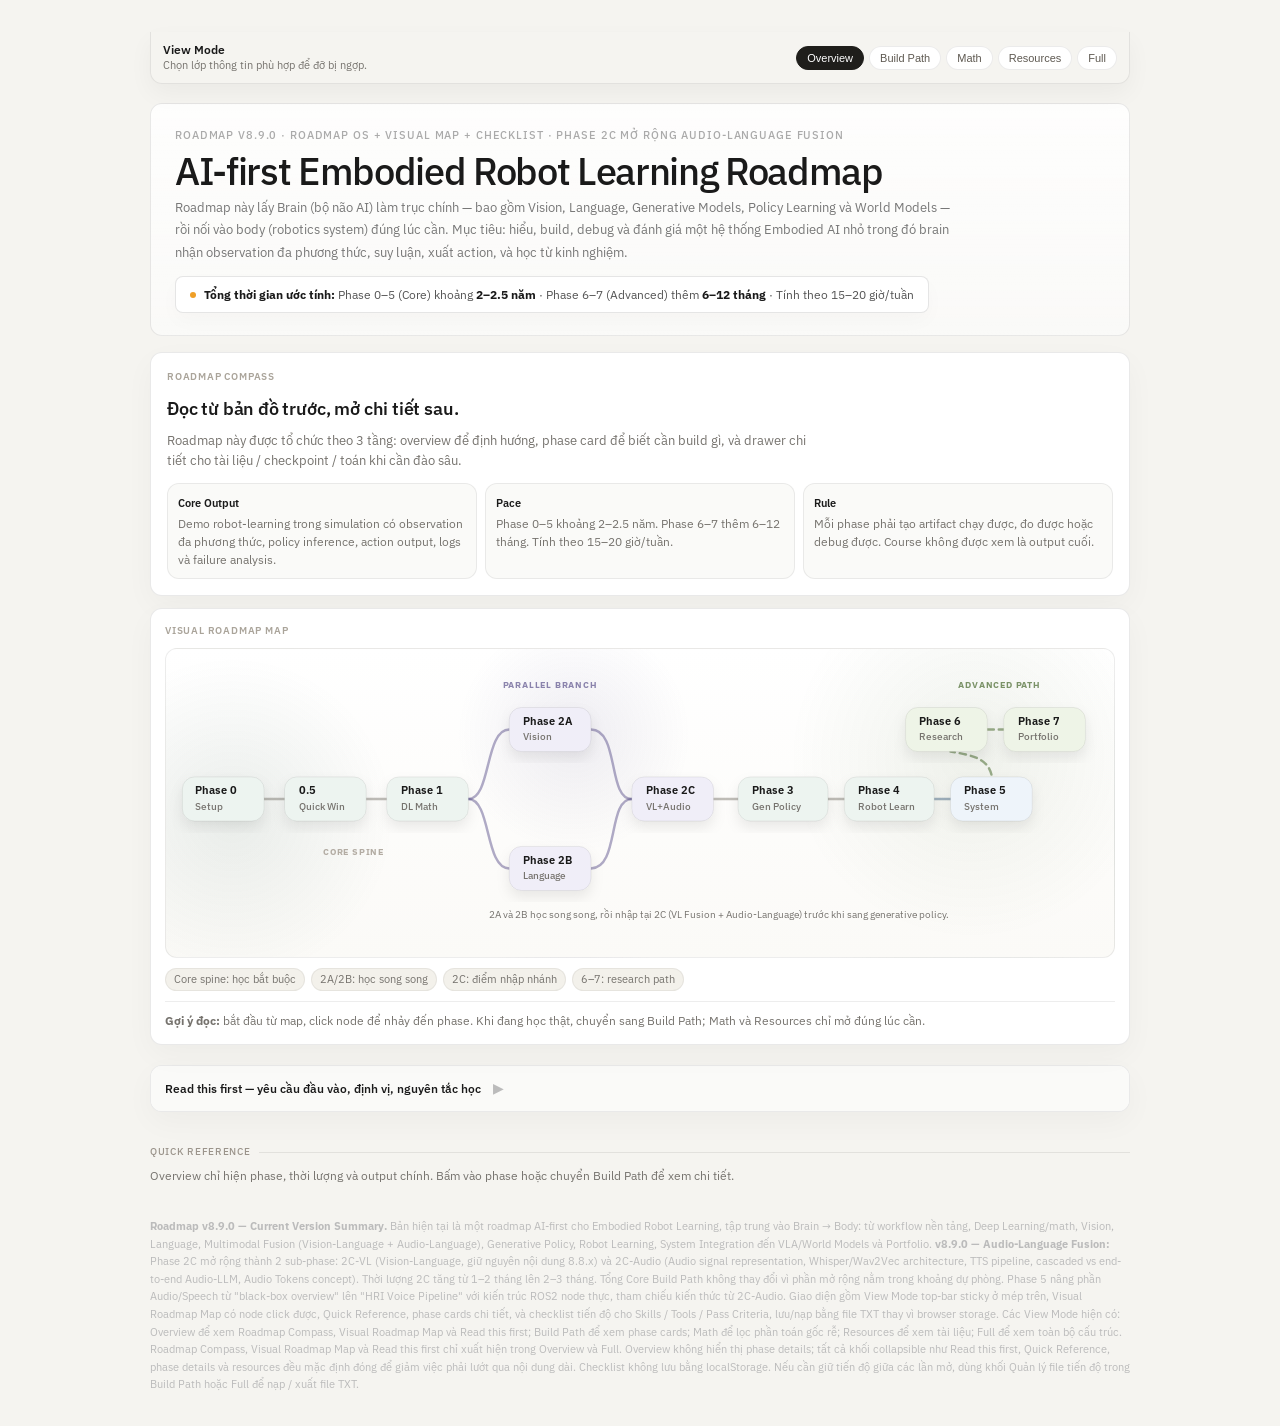
==== roadmap/index.html @ 30fcc08a "feat: initial commit" ====
<!DOCTYPE html>
<html lang="vi">
<head>
  <meta charset="UTF-8" />
  <meta name="viewport" content="width=device-width, initial-scale=1.0" />
  <title>AI-first Embodied Robot Learning Roadmap v8.9.0</title>
  <link rel="stylesheet" href="styles.css" />
</head>
<body class="view-overview">
<div class="container">

  <!-- ══ VIEW MODE TOP BAR ══ -->
  <div class="phase-nav" aria-label="View mode controls">
    <div class="topbar-title"><strong>View Mode</strong>Chọn lớp thông tin phù hợp để đỡ bị ngợp.</div>
    <div class="view-buttons">
      <button type="button" data-view="overview" class="active">Overview</button>
      <button type="button" data-view="build">Build Path</button>
      <button type="button" data-view="math">Math</button>
      <button type="button" data-view="resources">Resources</button>
      <button type="button" data-view="all">Full</button>
    </div>
  </div>

  <!-- ══ HEADER ══ -->
  <div class="page-header">
    <div class="kicker">Roadmap v8.9.0 · Roadmap OS + Visual Map + Checklist · Phase 2C mở rộng Audio-Language Fusion</div>
    <h1>AI-first Embodied Robot Learning Roadmap</h1>
    <p>Roadmap này lấy Brain (bộ não AI) làm trục chính — bao gồm Vision, Language, Generative Models, Policy Learning và World Models — rồi nối vào body (robotics system) đúng lúc cần. Mục tiêu: hiểu, build, debug và đánh giá một hệ thống Embodied AI nhỏ trong đó brain nhận observation đa phương thức, suy luận, xuất action, và học từ kinh nghiệm.</p>
    <div class="time-summary">
      <div class="time-dot"></div>
      <span><strong>Tổng thời gian ước tính:</strong> Phase 0–5 (Core) khoảng <strong>2–2.5 năm</strong> · Phase 6–7 (Advanced) thêm <strong>6–12 tháng</strong> · Tính theo 15–20 giờ/tuần</span>
    </div>
  </div>

  <!-- ══ ROADMAP OS OVERVIEW ══ -->
  <section class="roadmap-os" aria-label="Roadmap overview">
    <div class="os-panel">
      <div class="os-eyebrow">Roadmap Compass</div>
      <h2>Đọc từ bản đồ trước, mở chi tiết sau.</h2>
      <p>Roadmap này được tổ chức theo 3 tầng: overview để định hướng, phase card để biết cần build gì, và drawer chi tiết cho tài liệu / checkpoint / toán khi cần đào sâu.</p>
      <div class="compass-grid">
        <div class="compass-card"><strong>Core Output</strong><span>Demo robot-learning trong simulation có observation đa phương thức, policy inference, action output, logs và failure analysis.</span></div>
        <div class="compass-card"><strong>Pace</strong><span>Phase 0–5 khoảng 2–2.5 năm. Phase 6–7 thêm 6–12 tháng. Tính theo 15–20 giờ/tuần.</span></div>
        <div class="compass-card"><strong>Rule</strong><span>Mỗi phase phải tạo artifact chạy được, đo được hoặc debug được. Course không được xem là output cuối.</span></div>
      </div>
    </div>

    <div class="timeline-panel">
      <div class="os-eyebrow">Visual Roadmap Map</div>
      <div class="roadmap-map" aria-label="Visual roadmap map with branches">
        <svg class="roadmap-svg-map" viewBox="0 0 1160 340" role="img" aria-labelledby="roadmapMapTitle roadmapMapDesc">
          <title id="roadmapMapTitle">Embodied AI roadmap visual map</title>
          <desc id="roadmapMapDesc">A roadmap with a core spine from Phase 0 to Phase 5, a parallel branch for Phase 2A Vision and Phase 2B Language that merges at Phase 2C (Multimodal Fusion: Vision-Language + Audio-Language), and an advanced branch from Phase 5 to Phase 6 and Phase 7.</desc>

          <defs>
            <filter id="nodeShadow" x="-20%" y="-25%" width="140%" height="150%">
              <feDropShadow dx="0" dy="8" stdDeviation="8" flood-color="#231c0f" flood-opacity="0.08"/>
            </filter>
          </defs>

          <text class="svg-map-label" x="192" y="238">CORE SPINE</text>
          <text class="svg-map-label branch" x="470" y="34" text-anchor="middle">PARALLEL BRANCH</text>
          <text class="svg-map-label research" x="1020" y="34" text-anchor="middle">ADVANCED PATH</text>

          <path class="svg-road core" d="M 120 170 L 145 170" />
          <path class="svg-road core" d="M 245 170 L 270 170" />
          <path class="svg-road branch" d="M 370 170 C 398 170 390 85 420 85" />
          <path class="svg-road branch" d="M 370 170 C 398 170 390 255 420 255" />
          <path class="svg-road branch" d="M 520 85 C 555 85 540 170 570 170" />
          <path class="svg-road branch" d="M 520 255 C 555 255 540 170 570 170" />
          <path class="svg-road core" d="M 670 170 L 700 170" />
          <path class="svg-road core" d="M 810 170 L 830 170" />
          <path class="svg-road system" d="M 940 170 L 960 170" />
          <path class="svg-road research" d="M 1010 140 C 1005 120 985 116 960 112" />
          <path class="svg-road research" d="M 1005 85 L 1025 85" />

          <a href="#ph0" class="svg-node core"><rect x="20" y="143" width="100" height="54" rx="15"/><text x="36" y="164">Phase 0</text><text class="sub" x="36" y="183">Setup</text></a>
          <a href="#ph05" class="svg-node core"><rect x="145" y="143" width="100" height="54" rx="15"/><text x="163" y="164">0.5</text><text class="sub" x="163" y="183">Quick Win</text></a>
          <a href="#ph1" class="svg-node core"><rect x="270" y="143" width="100" height="54" rx="15"/><text x="287" y="164">Phase 1</text><text class="sub" x="287" y="183">DL Math</text></a>

          <a href="#ph2a" class="svg-node branch"><rect x="420" y="58" width="100" height="54" rx="15"/><text x="437" y="79">Phase 2A</text><text class="sub" x="437" y="98">Vision</text></a>
          <a href="#ph2b" class="svg-node branch"><rect x="420" y="228" width="100" height="54" rx="15"/><text x="437" y="249">Phase 2B</text><text class="sub" x="437" y="268">Language</text></a>
          <a href="#ph2c" class="svg-node branch merge"><rect x="570" y="143" width="100" height="54" rx="15"/><text x="587" y="164">Phase 2C</text><text class="sub" x="587" y="183">VL+Audio</text></a>

          <a href="#ph3" class="svg-node core"><rect x="700" y="143" width="110" height="54" rx="15"/><text x="717" y="164">Phase 3</text><text class="sub" x="717" y="183">Gen Policy</text></a>
          <a href="#ph4" class="svg-node core"><rect x="830" y="143" width="110" height="54" rx="15"/><text x="847" y="164">Phase 4</text><text class="sub" x="847" y="183">Robot Learn</text></a>
          <a href="#ph5" class="svg-node system"><rect x="960" y="143" width="100" height="54" rx="15"/><text x="977" y="164">Phase 5</text><text class="sub" x="977" y="183">System</text></a>

          <a href="#ph6" class="svg-node research"><rect x="905" y="58" width="100" height="54" rx="15"/><text x="922" y="79">Phase 6</text><text class="sub" x="922" y="98">Research</text></a>
          <a href="#ph7" class="svg-node research"><rect x="1025" y="58" width="100" height="54" rx="15"/><text x="1042" y="79">Phase 7</text><text class="sub" x="1042" y="98">Portfolio</text></a>

          <text class="svg-note" x="395" y="316">2A và 2B học song song, rồi nhập tại 2C (VL Fusion + Audio-Language) trước khi sang generative policy.</text>
        </svg>
      </div>
      <div class="map-legend"><span>Core spine: học bắt buộc</span><span>2A/2B: học song song</span><span>2C: điểm nhập nhánh</span><span>6–7: research path</span></div>
      <div class="timeline-note"><strong>Gợi ý đọc:</strong> bắt đầu từ map, click node để nhảy đến phase. Khi đang học thật, chuyển sang Build Path; Math và Resources chỉ mở đúng lúc cần.</div>
    </div>
  </section>

  <details class="read-first-block">
    <summary>Read this first — yêu cầu đầu vào, định vị, nguyên tắc học <span class="toggle-icon">▶</span></summary>
    <div class="read-first-grid">
      <div class="read-first-card">
        <h3>Yêu cầu đầu vào</h3>
        Python cơ bản, quen terminal, toán phổ thông. Nếu toán yếu: trước Phase 1, học qua <a href="https://www.khanacademy.org/math/linear-algebra" target="_blank">Khan Academy Linear Algebra</a> và <a href="https://www.khanacademy.org/math/statistics-probability" target="_blank">Statistics</a> trong 4–6 tuần. Phase 3 cần calculus đa biến.
      </div>
      <div class="read-first-card">
        <h3>Định vị</h3>
        Mục tiêu là xây năng lực AI/Brain cho Embodied AI: robot biết nhìn, nghe, nói, suy luận, hành động và học. Không phải roadmap Robotics Engineer, NLP thuần hay CV thuần.
      </div>
      <div class="read-first-card">
        <h3>Nguyên tắc</h3>
        Brain-centric, build-path first, học toán gốc rễ khi nó quyết định khả năng hiểu model: KL, ELBO, Score Matching, InfoNCE, Attention, Policy Gradient.
      </div>
      <div class="read-first-card">
        <h3>Khi bị mắc</h3>
        Overfit 1 batch trước, tăng data dần. Nếu loss không giảm: kiểm tra data pipeline, learning rate, gradient norm. Concept xuất hiện ≥3 lần thì đào sâu; xuất hiện 1 lần thì hiểu đủ dùng rồi đi tiếp.
      </div>
      <div class="read-first-card full">
        <h3>Chuỗi kiểm tra Brain → Body</h3>
        camera/sim observation + language instruction → preprocessing/calibration/sync → vision encoder + language encoder → multimodal fusion → policy model → action clipping/rate limit/controller → simulator/robot → rollout log → success rate/latency/crash rate → failure analysis. Phase 2A và 2B có thể học song song; Phase 2C học sau cả hai.
      </div>
    </div>
  </details>

  <!-- ══ QUICK REFERENCE TABLES (pinned, collapsible) ══ -->
  <div class="section-label">Quick Reference</div>

  <details class="summary-block" id="deliverables">
    <summary>📋 Unified Deliverables — xem nhanh pass criteria tất cả phase <span class="toggle-icon">▶</span></summary>
    <div class="summary-block-body">
      <table class="section-table" style="border-radius:0;border:none">
        <thead><tr><th>Phase</th><th>Output bắt buộc</th><th>Không được tính là hoàn thành nếu thiếu</th></tr></thead>
        <tbody>
          <tr><td><strong>0</strong></td><td>Repo template + config + logging + checkpoint</td><td>Code chỉ chạy trong notebook cá nhân</td></tr>
          <tr><td><strong>0.5</strong></td><td>2 demo (RL + robot sim) chạy được + ghi chép observation/action/reward</td><td>Không hiểu sơ bộ pipeline obs → policy → action → env</td></tr>
          <tr><td><strong>1</strong></td><td>Training loop tự viết + optimizer ablation + <strong>KL/entropy bằng tay</strong></td><td>Không giải thích được forward/backward, loss function</td></tr>
          <tr><td><strong>2A</strong></td><td>Vision model fine-tuned + encoder comparison report</td><td>Chỉ chạy pretrained model không hiểu architecture</td></tr>
          <tr><td><strong>2B</strong></td><td>nanoGPT trained + LLM fine-tuned + tokenizer report</td><td>Không giải thích được causal attention và autoregressive</td></tr>
          <tr><td><strong>2C</strong></td><td>CLIP/VLM experiment + Vision vs Vision+Language report</td><td>Không hiểu contrastive learning và cross-attention</td></tr>
          <tr><td><strong>3</strong></td><td>VAE + DDPM implemented + <strong>ELBO derivation</strong> + BC baseline</td><td>Chỉ dùng library mà không hiểu loss function toán học</td></tr>
          <tr><td><strong>4</strong></td><td>BC vs ACT vs Diffusion Policy comparison + data collection pipeline + sim-to-real ablation</td><td>Nhảy vào model phức tạp mà không có baseline và data pipeline</td></tr>
          <tr><td><strong>5</strong></td><td>Closed-loop perception-policy-action system + logs + latency</td><td>ROS2 demo rời rạc, không có policy loop/evaluation</td></tr>
          <tr><td><strong>6</strong></td><td>VLA hoặc World Model experiment + language-conditioned demo</td><td>Chỉ đọc paper mà không trace code hoặc chạy experiment</td></tr>
          <tr><td><strong>7</strong></td><td>Polished repo + demo video + report + reproducibility note</td><td>Project không chạy lại được từ README</td></tr>
        </tbody>
      </table>
    </div>
  </details>

  <details class="summary-block" id="math-table">
    <summary>🌳 Toán "Gốc Rễ" vs "Cành Lá" — xem nhanh mức độ học từng topic <span class="toggle-icon">▶</span></summary>
    <div class="summary-block-body">
      <table class="section-table" style="border-radius:0;border:none">
        <thead><tr><th>Chủ đề</th><th>Phân loại</th><th>Mức độ</th><th>Học ở Phase</th></tr></thead>
        <tbody>
          <tr><td>KL Divergence, Entropy, Cross-Entropy</td><td>🌳 Gốc rễ</td><td>Derivation + áp dụng</td><td>Phase 1</td></tr>
          <tr><td>ELBO, Variational Inference</td><td>🌳 Gốc rễ</td><td>Derivation + áp dụng</td><td>Phase 3</td></tr>
          <tr><td>Score Matching, Denoising Objective</td><td>🌳 Gốc rễ</td><td>Derivation + áp dụng</td><td>Phase 3</td></tr>
          <tr><td>Flow Matching, Optimal Transport</td><td>🌳 Gốc rễ</td><td>Derivation + áp dụng</td><td>Phase 3</td></tr>
          <tr><td>InfoNCE, Contrastive Learning</td><td>🌳 Gốc rễ</td><td>Derivation + áp dụng</td><td>Phase 2C</td></tr>
          <tr><td>Attention Mechanism</td><td>🌳 Gốc rễ</td><td>Implement + hiểu bản chất</td><td>Phase 2A/2B</td></tr>
          <tr><td>Policy Gradient (REINFORCE, PPO)</td><td>🌳 Gốc rễ</td><td>Derivation + implement</td><td>Phase 3</td></tr>
          <tr><td>Backpropagation</td><td>🌳 Gốc rễ</td><td>Implement from scratch</td><td>Phase 1</td></tr>
          <tr><td>CNN architecture details</td><td>🍃 Cành lá</td><td>Hiểu đủ dùng</td><td>Phase 2A</td></tr>
          <tr><td>Optimizer internals (Adam, AdamW)</td><td>🍃 Cành lá</td><td>Biết dùng + tune</td><td>Phase 1</td></tr>
          <tr><td>Data augmentation techniques</td><td>🍃 Cành lá</td><td>Biết dùng + ablation</td><td>Phase 2A</td></tr>
          <tr><td>ROS2, URDF, tf2</td><td>🍃 Cành lá</td><td>Kỹ năng hệ thống</td><td>Phase 5</td></tr>
          <tr><td>Camera calibration</td><td>🍃 Cành lá</td><td>Biết quy trình</td><td>Phase 2A/5</td></tr>
        </tbody>
      </table>
    </div>
  </details>

  <details class="summary-block">
    <summary>🗺️ Skill Layer Map — overview tất cả layer <span class="toggle-icon">▶</span></summary>
    <div class="summary-block-body">
      <table class="section-table" style="border-radius:0;border:none">
        <thead><tr><th>Layer</th><th>Vai trò</th><th>Chủ đề chính</th></tr></thead>
        <tbody>
          <tr><td><strong>Foundations</strong></td><td>Nền workflow và toán gốc rễ.</td><td>Python, Linux, Git, PyTorch, linear algebra, probability, KL divergence, entropy, information theory.</td></tr>
          <tr><td><strong>Vision</strong></td><td>Mắt của robot.</td><td>CNN, ViT, CLIP, camera intrinsic/extrinsic, RGB-D, calibration.</td></tr>
          <tr><td><strong>Language</strong></td><td>Tai và miệng của robot.</td><td>Tokenization, autoregressive LM, Transformer causal, instruction tuning, RLHF concept.</td></tr>
          <tr><td><strong>Multimodal</strong></td><td>Nối mắt + tai + miệng.</td><td>CLIP deep dive, InfoNCE, VLM (LLaVA, Flamingo), cross-attention.</td></tr>
          <tr><td><strong>Generative Models</strong></td><td>Nền cho mọi policy nâng cao.</td><td>VAE/ELBO, DDPM/score matching, Flow Matching.</td></tr>
          <tr><td><strong>Policy & Decision</strong></td><td>Não ra quyết định.</td><td>MDP, BC, DAgger, policy gradient, PPO, action space, distribution shift.</td></tr>
          <tr><td><strong>Data Curation</strong></td><td>Nhiên liệu cho brain.</td><td>Teleoperation, demonstration collection, data filtering, zarr/HDF5/LeRobot formats.</td></tr>
          <tr><td><strong>Robotics System</strong></td><td>Hệ thần kinh + cơ bắp.</td><td>ROS2, URDF, tf2, PID, control loop, logging, safety, sim-to-real.</td></tr>
          <tr><td><strong>World Models & VLA</strong></td><td>Trí tưởng tượng + ngôn ngữ hành động.</td><td>Video prediction, Dreamer, JEPA, VLA architecture, language-conditioned policy.</td></tr>
        </tbody>
      </table>
    </div>
  </details>

  <!-- ═══════════════════════════════════════════════ -->
  <div class="view-overview-note">Overview chỉ hiện phase, thời lượng và output chính. Bấm vào phase hoặc chuyển Build Path để xem chi tiết.</div>
  <div class="checklist-toolbar" aria-label="Checklist progress controls">
    <div class="checklist-toolbar-main">
      <span id="progressSummary" class="progress-summary">0/0 hoàn thiện</span>
      <div style="display:flex;gap:6px;flex-wrap:wrap">
        <button type="button" id="completedOnlyToggle" class="progress-toggle" aria-pressed="false">Chỉ hiện đã hoàn thiện</button>
        <button type="button" id="expandAllPhases" class="progress-toggle">Mở tất cả phase</button>
        <button type="button" id="collapseAllPhases" class="progress-toggle">Thu gọn tất cả</button>
      </div>
    </div>
    <details class="progress-drawer">
      <summary>Quản lý file tiến độ <span class="toggle-icon">▶</span></summary>
      <div class="progress-drawer-body">
        <p>Phần này chỉ dùng khi muốn giữ checklist giữa các lần mở. Không dùng localStorage.</p>
        <div class="progress-drawer-actions">
          <button type="button" id="loadProgressButton" class="progress-toggle">Nạp file tiến độ</button>
          <button type="button" id="saveProgressButton" class="progress-toggle">Xuất file tiến độ</button>
          <input type="file" id="progressFileInput" class="progress-file-input" accept=".txt,text/plain,application/json" />
          <span id="progressFileStatus" class="progress-status" aria-live="polite"></span>
        </div>
      </div>
    </details>
  </div>
  <div class="section-label phase-detail-label">Phase Detail Cards</div>

  <!-- ══ PHASE 0 ══ -->
  <details class="phase ph0" id="ph0">
    <summary class="phase-head">
      <span class="phase-badge">Phase 0</span>
      <span class="phase-title">Setup &amp; Workflow</span>
      <span class="phase-meta">2 tuần</span>
      <span class="phase-output">Output: repo template + config + logging + checkpoint.</span>
      <span class="toggle-icon">▶</span>
    </summary>
    <div class="phase-body">
      <div class="project-hero"><div class="project-icon">🔧</div><div><div class="project-label">Goal</div><div class="project-name">Có workflow cố định cho mọi experiment</div><div class="project-desc">Chuẩn hóa repo, environment, config, logging, checkpoint và report để các phase sau không biến thành notebook rời rạc.</div></div></div>
      <div class="col-grid">
        <div class="col"><div class="col-title">Skills</div><ul class="skill-list"><li>Linux terminal, shell script cơ bản, file system, permissions</li><li>Git workflow: branch, commit, issue, pull request</li><li>Python environment: venv/conda, pip, requirements.txt</li><li>PyTorch tensor, GPU check, training loop nhỏ</li><li>Config file, random seed, checkpoint, logging</li></ul></div>
        <div class="col"><div class="col-title">Tools</div><ul class="skill-list"><li>Ubuntu hoặc WSL2</li><li>GitHub</li><li>Python 3.11+</li><li>PyTorch</li><li>TensorBoard hoặc Weights &amp; Biases</li></ul></div>
        <div class="col"><div class="col-title">Pass Criteria</div><ul class="skill-list"><li>Template repo public</li><li>MNIST/CIFAR training loop chạy lại được từ config</li><li>Checkpoint + log + metric table hoạt động</li><li>Report template có method, result, ablation, limitation</li></ul></div>
      </div>
      <details class="phase-resources">
        <summary class="resources-toggle"><span class="col-title">Tài liệu</span><span class="res-count">2 nguồn</span><span class="toggle-icon">▶</span></summary>
        <div class="resources-body">
          <div class="course-item"><span class="course-name">MIT Missing Semester — shell, Git, scripting</span><a class="course-link" href="https://www.youtube.com/playlist?list=PLyzOVJj3bHQuloKGG59rS43e29ro7I57J" target="_blank">YouTube playlist</a><span class="course-note">Core source cho terminal và workflow.</span></div>
          <div class="course-item"><span class="course-name">Corey Schafer: Python Virtual Environments</span><a class="course-link" href="https://www.youtube.com/watch?v=APOPm01BVrk" target="_blank">YouTube</a><span class="course-note">venv, pip, requirements.txt.</span></div>
        </div>
      </details>
      <div class="ratio-row"><span class="ratio-badge ratio-ai">Core Build Path</span><span class="ratio-badge ratio-ai">Laptop cá nhân</span></div>
    </div>
  </details>

  <!-- ══ PHASE 0.5 ══ -->
  <details class="phase ph05" id="ph05">
    <summary class="phase-head">
      <span class="phase-badge">Phase 0.5</span>
      <span class="phase-title">Quick Win Demo — Xây Motivation</span>
      <span class="phase-meta">1 tuần</span>
      <span class="phase-output">Output: 2 demo chạy được + ghi chép observation/action/reward.</span>
      <span class="toggle-icon">▶</span>
    </summary>
    <div class="phase-body">
      <div class="project-hero"><div class="project-icon">🚀</div><div><div class="project-label">Goal</div><div class="project-name">Chạy 1 demo end-to-end đơn giản để thấy bức tranh toàn cảnh</div><div class="project-desc">Phase 1 kéo dài 4–5 tháng toán nặng — dễ mất motivation nếu chưa thấy robot nào hoạt động. Phase này cho bạn chạy 1 demo RL đơn giản và 1 demo robot sim để biết mục tiêu cuối cùng trông như thế nào.</div></div></div>
      <div class="col-grid">
        <div class="col"><div class="col-title">Làm gì</div><ul class="skill-list"><li>Chạy CartPole hoặc LunarLander với Gymnasium + random/pretrained agent</li><li>Chạy 1 demo FetchReach hoặc Push-T với pretrained policy (LeRobot hoặc Diffusion Policy)</li><li>Quan sát: observation space, action space, reward, episode, rollout video</li><li>Ghi chép: "Mình đang hiểu gì, chưa hiểu gì" cho từng demo</li></ul></div>
        <div class="col"><div class="col-title">Tools</div><ul class="skill-list"><li>Gymnasium</li><li>MuJoCo (pip install)</li><li>LeRobot hoặc Diffusion Policy pretrained</li><li>Google Colab</li></ul></div>
        <div class="col"><div class="col-title">Pass Criteria</div><ul class="skill-list"><li>2 demo chạy được, có rollout video</li><li>1 trang ghi chép: observation/action/reward là gì, policy là gì, tại sao thành công/thất bại</li><li>Hiểu sơ bộ pipeline: obs → policy → action → env</li></ul></div>
      </div>
      <details class="phase-resources">
        <summary class="resources-toggle"><span class="col-title">Tài liệu gợi ý</span><span class="res-count">2 nguồn</span><span class="toggle-icon">▶</span></summary>
        <div class="resources-body">
          <div class="course-item"><span class="course-name">Gymnasium Documentation — Getting Started</span><a class="course-link" href="https://gymnasium.farama.org/introduction/basic_usage/" target="_blank">Docs</a><span class="course-note">Hiểu env.reset(), env.step(), observation, action, reward, done.</span></div>
          <div class="course-item"><span class="course-name">LeRobot — Pretrained Policy Inference</span><a class="course-link" href="https://huggingface.co/docs/lerobot/index" target="_blank">HF Docs</a><span class="course-note">Chạy pretrained policy trên Push-T sim, quan sát pipeline end-to-end.</span></div>
        </div>
      </details>
      <div class="ratio-row"><span class="ratio-badge ratio-ai">Core Build Path</span><span class="ratio-badge ratio-ai">Laptop / Colab</span></div>
    </div>
  </details>

  <!-- ══ PHASE 1 ══ -->
  <details class="phase ph1" id="ph1">
    <summary class="phase-head">
      <span class="phase-badge">Phase 1</span>
      <span class="phase-title">Deep Learning &amp; Math Foundations</span>
      <span class="phase-meta">4–5 tháng</span>
      <span class="phase-output">Output: training loop tự viết + optimizer ablation + KL/entropy bằng tay.</span>
      <span class="toggle-icon">▶</span>
    </summary>
    <div class="phase-body">
      <div class="project-hero"><div class="project-icon">🧠</div><div><div class="project-label">Goal</div><div class="project-name">Hiểu cơ chế Deep Learning + toán gốc rễ đủ để tự implement, debug và giải thích</div><div class="project-desc">Phase này xây nền cho toàn bộ roadmap. Ngoài backprop, optimizer, regularization, bổ sung Information Theory (KL, entropy) — nền tảng toán mà mọi generative model và loss function đều dựa vào.</div></div></div>
      <div class="col-grid">
        <div class="col"><div class="col-title">Skills</div><ul class="skill-list"><li>Linear algebra: matrix multiplication, projection, eigenvalue, SVD</li><li>Probability/statistics: distribution, MLE, MAP, expectation, variance</li><li><strong>Information Theory: entropy, cross-entropy, KL divergence, mutual information</strong></li><li><strong>Variational Inference overview: ELBO concept, approximate posterior</strong></li><li>Backpropagation: computational graph, gradient flow, autograd</li><li>Implement MLP bằng NumPy, MLP/CNN bằng PyTorch</li><li>Optimizer: SGD, Adam, weight decay, LR schedule</li><li>Regularization: dropout, batch norm, augmentation</li></ul></div>
        <div class="col"><div class="col-title">Tools</div><ul class="skill-list"><li>NumPy</li><li>PyTorch</li><li>Matplotlib</li><li>TensorBoard hoặc W&amp;B</li><li>Kaggle hoặc Colab free</li></ul></div>
        <div class="col"><div class="col-title">Pass Criteria</div><ul class="skill-list"><li>Tự viết MLP NumPy, giải thích từng tensor shape</li><li>So sánh SGD/Adam/LR/weight decay bằng ablation</li><li>Implement CNN nhỏ hoặc attention block</li><li><strong>Tính KL divergence giữa 2 Gaussian bằng tay</strong></li><li><strong>Giải thích: cross-entropy loss = MLE dưới dạng nào?</strong></li><li>Report giải thích vì sao model học hoặc không học</li></ul></div>
      </div>
      <div class="checkpoint"><div class="col-title">Knowledge Checkpoints</div><ul class="skill-list"><li><strong>Checkpoint 1 (~3 tuần):</strong> Backprop tay cho MLP nhỏ, không dùng autograd.</li><li><strong>Checkpoint 2 (~4 tuần):</strong> Training dynamics: overfit một batch, rồi thêm regularization. So sánh optimizer bằng ablation.</li><li><strong>Checkpoint 3 (~5 tuần):</strong> Architecture: CNN hoặc attention block chạy được, có ablation.</li><li><strong>Checkpoint 4 (~4 tuần):</strong> Information Theory — tính KL, entropy, cross-entropy bằng tay; giải thích mối quan hệ với loss function trong DL.</li></ul></div>
      <details class="phase-resources">
        <summary class="resources-toggle"><span class="col-title">Tài liệu</span><span class="res-count">7 nguồn</span><span class="toggle-icon">▶</span></summary>
        <div class="resources-body">
          <div class="course-item"><span class="course-name">3Blue1Brown: Essence of Linear Algebra</span><a class="course-link" href="https://www.youtube.com/playlist?list=PLZHQObOWTQDPD3MizzM2xVFitgF8hE_ab" target="_blank">YouTube playlist</a><span class="course-note">Linear algebra trực quan.</span></div>
          <div class="course-item"><span class="course-name">StatQuest: Statistics Fundamentals</span><a class="course-link" href="https://www.youtube.com/playlist?list=PLblh5JKOoLUK0FLuzwntyYI10UQFUhsY9" target="_blank">YouTube playlist</a><span class="course-note">Probability/statistics đủ dùng cho ML.</span></div>
          <div class="course-item"><span class="course-name">Andrej Karpathy: Neural Networks Zero to Hero</span><a class="course-link" href="https://www.youtube.com/playlist?list=PLAqhIrjkxbuWI23v9cThsA9GvCAUhRvKZ" target="_blank">YouTube playlist</a><span class="course-note">Core source: micrograd → MLP → BatchNorm → training loop.</span></div>
          <div class="course-item"><span class="course-name">Aurélien Géron: Entropy, Cross-Entropy and KL-Divergence</span><a class="course-link" href="https://www.youtube.com/watch?v=ErfnhcEV1O8" target="_blank">YouTube</a><span class="course-note">Information Theory trực quan cho ML.</span></div>
          <div class="course-item"><span class="course-name">StatQuest: Entropy, Cross-Entropy, KL Divergence</span><a class="course-link" href="https://www.youtube.com/watch?v=YtebGVx-Fxw" target="_blank">YouTube</a><span class="course-note">Bổ sung trực giác cho Information Theory.</span></div>
          <div class="course-item"><span class="course-name">Dive into Deep Learning (d2l.ai)</span><a class="course-link" href="https://d2l.ai/" target="_blank">Online textbook</a><span class="course-note">Textbook miễn phí có code PyTorch. Dùng như reference khi cần đọc sâu hơn video.</span></div>
          <div class="course-item"><span class="course-name">Mathematics for Machine Learning (Deisenroth et al.)</span><a class="course-link" href="https://mml-book.github.io/" target="_blank">Free PDF</a><span class="course-note">Linear algebra, probability, optimization — reference cho toán gốc rễ.</span></div>
        </div>
      </details>
      <div class="ratio-row"><span class="ratio-badge ratio-ai">Core Build Path</span><span class="ratio-badge ratio-ai">Laptop + Colab/Kaggle</span></div>
    </div>
  </details>

  <!-- ══ PHASE 2A ══ -->
  <details class="phase ph2a" id="ph2a">
    <summary class="phase-head">
      <span class="phase-badge">Phase 2A</span>
      <span class="phase-title">Computer Vision — Mắt của Robot</span>
      <span class="phase-meta">2–3 tháng · song song 2B</span>
      <span class="phase-output">Output: vision model fine-tuned + encoder comparison report.</span>
      <span class="toggle-icon">▶</span>
    </summary>
    <div class="phase-body">
      <div class="project-hero"><div class="project-icon">👁️</div><div><div class="project-label">Goal</div><div class="project-name">Hiểu và implement vision encoder đủ mạnh làm "mắt" cho robot brain</div><div class="project-desc">Tập trung vào CV models (CNN, ViT, CLIP) và camera cơ bản. Phần camera pipeline/ROS2 chuyển sang Phase 5 khi tích hợp system.</div></div></div>
      <div class="col-grid">
        <div class="col"><div class="col-title">Skills</div><ul class="skill-list"><li>CNN: convolution, pooling, detection, segmentation, IoU, confusion matrix</li><li>ViT: self-attention, patch embedding, positional encoding</li><li>CLIP: contrastive image-text alignment (chi tiết ở 2C)</li><li>Fine-tuning vs feature extraction, frozen encoder</li><li>Camera intrinsic/extrinsic, CameraInfo, RGB-D/depth cơ bản</li><li>Image preprocessing, augmentation cho robot vision</li></ul></div>
        <div class="col"><div class="col-title">Tools</div><ul class="skill-list"><li>PyTorch, TorchVision</li><li>Hugging Face Transformers</li><li>OpenCV</li><li>Roboflow hoặc dataset nhỏ tự tạo</li><li>Kaggle GPU hoặc Colab</li></ul></div>
        <div class="col"><div class="col-title">Pass Criteria</div><ul class="skill-list"><li>Fine-tune CNN/ViT trên object dataset nhỏ</li><li>So sánh CNN baseline với ViT — ablation encoder</li><li>Ablation: augmentation, LR, frozen encoder</li><li>Hiểu camera intrinsic/extrinsic, calibration cơ bản</li><li>Report: encoder nào phù hợp cho robot observation</li></ul></div>
      </div>
      <details class="phase-resources">
        <summary class="resources-toggle"><span class="col-title">Tài liệu</span><span class="res-count">4 nguồn — v8.2 bổ sung ViT</span><span class="toggle-icon">▶</span></summary>
        <div class="resources-body">
          <div class="gap-note"> CS231N 2017 không cover ViT. Đã bổ sung 2 nguồn ViT bên dưới.</div>
          <div class="course-item"><span class="course-name">Stanford CS231N: Convolutional Neural Networks (Spring 2017)</span><a class="course-link" href="https://www.youtube.com/playlist?list=PL3FW7Lu3i5JvHM8ljYj-zLfQRF3EO8sYv" target="_blank">YouTube playlist</a><span class="course-note">Core source cho CNN, detection, segmentation, evaluation.</span></div>
          <div class="course-item"><span class="course-name">Andrej Karpathy: Let's build ViT from scratch</span><a class="course-link" href="https://www.youtube.com/watch?v=d3N_-JbHGCo" target="_blank">YouTube</a><span class="course-note" style="color:#8B4513"><strong>[v8.2 — bổ sung]</strong> Build ViT từ đầu với PyTorch: patch embedding, self-attention, positional encoding. Bắt buộc cho người mới với ViT.</span></div>
          <div class="course-item"><span class="course-name">Hugging Face: Vision Transformers — Tutorial &amp; Fine-tuning</span><a class="course-link" href="https://huggingface.co/docs/transformers/model_doc/vit" target="_blank">HF Docs</a><span class="course-note" style="color:#8B4513"><strong>[v8.2 — bổ sung]</strong> Hands-on ViT fine-tuning với pretrained model. Bổ sung sau khi đã hiểu kiến trúc từ Karpathy video.</span></div>
          <div class="course-item"><span class="course-name">OpenCV Camera Calibration</span><a class="course-link" href="https://docs.opencv.org/4.x/dc/dbb/tutorial_py_calibration.html" target="_blank">OpenCV docs</a><span class="course-note">Hiểu intrinsic, distortion, calibration và rectification.</span></div>
        </div>
      </details>
      <div class="ratio-row"><span class="ratio-badge ratio-ai">Core Build Path</span><span class="ratio-badge ratio-ai">Kaggle GPU / Colab</span></div>
    </div>
  </details>

  <!-- ══ PHASE 2B ══ -->
  <details class="phase ph2b" id="ph2b">
    <summary class="phase-head">
      <span class="phase-badge">Phase 2B</span>
      <span class="phase-title">Language &amp; LLM Foundations — Tai và Miệng của Robot</span>
      <span class="phase-meta">2–3 tháng · song song 2A</span>
      <span class="phase-output">Output: nanoGPT trained + LLM fine-tuned + tokenizer report.</span>
      <span class="toggle-icon">▶</span>
    </summary>
    <div class="phase-body">
      <div class="project-hero"><div class="project-icon">🗣️</div><div><div class="project-label">Goal</div><div class="project-name">Hiểu cách Language Model hoạt động — nền tảng cho VLA và robot giao tiếp</div><div class="project-desc">VLA (Vision-Language-Action) — công nghệ gần Baymax nhất — có backbone là LLM. Không hiểu LLM = không hiểu VLA. Phase này dạy từ tokenization đến autoregressive generation và instruction tuning.</div></div></div>
      <div class="col-grid">
        <div class="col"><div class="col-title">Skills</div><ul class="skill-list"><li>Tokenization: BPE, WordPiece, SentencePiece</li><li>Word/token embeddings và positional encoding</li><li>Transformer cho language: <strong>causal attention masking</strong>, autoregressive generation</li><li>Autoregressive modeling: next-token prediction, sampling (temperature, top-k, top-p)</li><li>Pre-training vs fine-tuning LLM</li><li>Instruction tuning và RLHF ở mức concept</li><li>In-context learning, prompt engineering cơ bản</li></ul></div>
        <div class="col"><div class="col-title">Tools</div><ul class="skill-list"><li>PyTorch</li><li>Hugging Face Transformers</li><li>nanoGPT (Karpathy)</li><li>Colab / Kaggle</li><li>LoRA / PEFT library</li></ul></div>
        <div class="col"><div class="col-title">Pass Criteria</div><ul class="skill-list"><li>Train nanoGPT nhỏ trên text dataset, generate text hợp lý</li><li>Giải thích causal masking vs bidirectional attention</li><li>Fine-tune LLM nhỏ (hoặc LoRA) trên instruction dataset</li><li>So sánh base model vs fine-tuned model trên task cụ thể</li><li>Report: tokenization → embedding → attention → generation pipeline</li></ul></div>
      </div>
      <div class="checkpoint"><div class="col-title">Knowledge Checkpoints</div><ul class="skill-list"><li><strong>Checkpoint 1:</strong> Tokenizer — implement BPE đơn giản, hiểu tại sao subword tokenization.</li><li><strong>Checkpoint 2:</strong> nanoGPT — train từ đầu trên text nhỏ, giải thích attention pattern.</li><li><strong>Checkpoint 3:</strong> Fine-tuning — LoRA trên LLM nhỏ, so sánh trước/sau fine-tune.</li></ul></div>
      <details class="phase-resources">
        <summary class="resources-toggle"><span class="col-title">Tài liệu</span><span class="res-count">5 nguồn</span><span class="toggle-icon">▶</span></summary>
        <div class="resources-body">
          <div class="course-item"><span class="course-name">Andrej Karpathy: Let's build GPT</span><a class="course-link" href="https://www.youtube.com/watch?v=kCc8FmEb1nY" target="_blank">YouTube</a><span class="course-note">Core source: self-attention, causal masking, autoregressive generation từ đầu.</span></div>
          <div class="course-item"><span class="course-name">Andrej Karpathy: Let's build the GPT Tokenizer</span><a class="course-link" href="https://www.youtube.com/watch?v=zduSFxRajkE" target="_blank">YouTube</a><span class="course-note">BPE tokenization từ đầu.</span></div>
          <div class="course-item"><span class="course-name">Andrej Karpathy: Intro to Large Language Models</span><a class="course-link" href="https://www.youtube.com/watch?v=zjkBMFhNj_g" target="_blank">YouTube</a><span class="course-note">Overview LLM landscape, pre-training, fine-tuning, RLHF.</span></div>
          <div class="course-item"><span class="course-name">Jay Alammar: The Illustrated Transformer</span><a class="course-link" href="https://jalammar.github.io/illustrated-transformer/" target="_blank">Blog</a><span class="course-note">Trực quan hóa attention mechanism.</span></div>
          <div class="course-item"><span class="course-name">Stanford CS224N — selected lectures</span><a class="course-link" href="https://www.youtube.com/playlist?list=PLoROMvodv4rMFqRtEuo6SGjY4XbRIVRd4" target="_blank">YouTube playlist</a><span class="course-note">Chọn lọc: Word Vectors, Transformers, Pretraining. Không cần toàn bộ.</span></div>
        </div>
      </details>
      <div class="ratio-row"><span class="ratio-badge ratio-lang">Core Build Path</span><span class="ratio-badge ratio-ai">Colab / Kaggle</span></div>
    </div>
  </details>

  <!-- ══ PHASE 2C ══ -->
  <details class="phase ph2c" id="ph2c">
    <summary class="phase-head">
      <span class="phase-badge">Phase 2C</span>
      <span class="phase-title">Multimodal Fusion — Nối Mắt + Tai + Miệng</span>
      <span class="phase-meta">2–3 tháng · sau 2A+2B</span>
      <span class="phase-output">Output: CLIP/VLM experiment + Audio architecture analysis + cascaded vs end-to-end HRI demo.</span>
      <span class="toggle-icon">▶</span>
    </summary>
    <div class="phase-body">
      <div class="project-hero"><div class="project-icon">🔗</div><div><div class="project-label">Goal</div><div class="project-name">Hiểu cách nối Vision, Language và Audio thành một biểu diễn thống nhất — tiền đề cho VLA và HRI robot</div><div class="project-desc">Phase này nối 2A và 2B lại theo 2 luồng song song. <strong>2C-VL:</strong> CLIP, LLaVA, Flamingo — kiến trúc nền tảng mà VLA xây trên. <strong>2C-Audio:</strong> Hiểu cách máy biểu diễn âm thanh, kiến trúc bên trong Whisper/TTS, và concept Audio Tokens — nền tảng cho robot giao tiếp bằng giọng nói (HRI). Với định hướng Mini-Baymax, Voice là giao diện giao tiếp chính, không phải tính năng phụ.</div></div></div>

      <!-- SUB-PHASE 2C-VL -->
      <div class="checkpoint"><div class="col-title">Sub-phase 2C-VL — Vision-Language Fusion (~5–6 tuần)</div><ul class="skill-list"><li><strong>Core kiến trúc:</strong> CLIP (contrastive), LLaVA (visual tokens → LLM), Flamingo (cross-attention gating)</li><li><strong>InfoNCE loss derivation — toán gốc rễ</strong></li><li>Cross-attention: vision features attend to language và ngược lại</li><li>Multimodal embedding space: tại sao image-text alignment hoạt động</li><li>Zero-shot transfer: dùng CLIP/VLM cho task chưa từng thấy</li></ul></div>
      <div class="col-grid">
        <div class="col"><div class="col-title">Skills — 2C-VL</div><ul class="skill-list"><li>CLIP deep dive: contrastive learning objective, InfoNCE</li><li>LLaVA: visual projection layer, visual tokens vào LLM</li><li>Flamingo: cross-attention gating, per-layer vision injection</li><li>So sánh kiến trúc: LLaVA (early fusion) vs Flamingo (mid-fusion)</li><li>Tại sao multimodal embedding space cho phép zero-shot transfer</li></ul></div>
        <div class="col"><div class="col-title">Tools — 2C-VL</div><ul class="skill-list"><li>Hugging Face: CLIP, BLIP-2, LLaVA</li><li>OpenCLIP</li><li>PyTorch</li><li>Colab / Kaggle</li></ul></div>
        <div class="col"><div class="col-title">Pass Criteria — 2C-VL</div><ul class="skill-list"><li>Trace hoặc implement CLIP training loop nhỏ, hiểu InfoNCE</li><li>So sánh zero-shot CLIP vs fine-tuned vision model</li><li>Chạy inference LLaVA/BLIP trên ảnh + câu hỏi, giải thích architecture</li><li>Report: Vision-only vs Vision+Language trên cùng task</li></ul></div>
      </div>

      <!-- SUB-PHASE 2C-AUDIO -->
      <div class="checkpoint" style="margin-top:1rem"><div class="col-title">Sub-phase 2C-Audio — Audio-Language Fusion (~3–4 tuần) <span style="color:#8B4513;font-size:11px;font-weight:400">[v8.9 — bổ sung cho HRI / Mini-Baymax]</span></div><ul class="skill-list"><li><strong>Tại sao Audio nằm ở đây, không phải Phase 5:</strong> Audio Models có kiến trúc riêng (Encoder-Decoder Transformer trên spectrogram) cần hiểu ở tầng AI, không phải ở tầng system integration. Hiểu architecture = có thể fine-tune, debug, thay thế component — không chỉ dùng như black box.</li><li><strong>Không học TTS/ASR từ scratch</strong> (Option C). Mục tiêu là hiểu đủ để fine-tune và tích hợp vào HRI pipeline.</li></ul></div>
      <div class="col-grid">
        <div class="col"><div class="col-title">Skills — 2C-Audio</div><ul class="skill-list"><li><strong>Audio signal representation:</strong> waveform → sampling rate → Mel-Spectrogram → log-Mel. Tại sao không feed raw waveform vào Transformer</li><li><strong>Short-Time Fourier Transform (STFT):</strong> window, hop length, frequency bins — đủ đọc code Whisper/torchaudio</li><li><strong>Whisper architecture (ASR):</strong> CNN feature extractor trên Mel-Spectrogram → Transformer Encoder → Decoder autoregressive. So sánh với text Transformer (Phase 2B): điểm giống và khác</li><li><strong>Wav2Vec 2.0 concept:</strong> self-supervised audio pretraining, contrastive objective trên audio — analogy với CLIP cho vision</li><li><strong>TTS pipeline hiện đại:</strong> Text → phonemes/tokens → acoustic model (Mel-Spectrogram) → vocoder (waveform). Hiểu vai trò từng bước trong Coqui TTS / Kokoro</li><li><strong>Cascaded vs End-to-End Audio-LLM:</strong> Cascaded (Whisper → text → LLM → text → TTS) vs End-to-end (Audio tokens trực tiếp vào LLM như Qwen-Audio, Gemini). Trade-off latency và độ phức tạp</li><li><strong>Audio Tokens concept:</strong> cách audio được discretize (VQ-VAE, EnCodec) để feed vào LLM như token — tiền đề cho Audio-Language Fusion thật sự</li><li><strong>Whisper fine-tuning:</strong> khi nào cần fine-tune (domain mismatch, accent, robot command vocabulary), cách set up với Hugging Face</li></ul></div>
        <div class="col"><div class="col-title">Tools — 2C-Audio</div><ul class="skill-list"><li>torchaudio (Mel-Spectrogram, STFT)</li><li>Hugging Face: openai/whisper-small, Wav2Vec2</li><li>Coqui TTS hoặc Kokoro TTS (open-source)</li><li>librosa (audio visualization)</li><li>Colab / Kaggle CPU — không cần GPU lớn</li></ul></div>
        <div class="col"><div class="col-title">Pass Criteria — 2C-Audio</div><ul class="skill-list"><li>Viết code: load audio → compute Mel-Spectrogram → visualize. Giải thích tại sao Mel scale, không phải linear frequency</li><li>Trace Whisper encoder: từ Mel-Spectrogram → CNN → Transformer Encoder output. Giải thích shape của từng tensor</li><li>Chạy Whisper inference trên voice sample tiếng Anh, đo WER (Word Error Rate)</li><li>Chạy Coqui TTS hoặc Kokoro: text → speech output. Nghe và đánh giá naturalness</li><li>Build cascaded HRI mini-demo: microphone → Whisper → LLM (câu lệnh robot) → TTS → speaker. Demo robot hiểu và phản hồi 1 lệnh đơn giản</li><li>Report: "Cascaded vs End-to-End Audio-LLM — khi nào dùng cái gì, và tại sao Audio Tokens là bước tiến về mặt kiến trúc"</li></ul></div>
      </div>

      <!-- RESOURCES -->
      <details class="phase-resources">
        <summary class="resources-toggle"><span class="col-title">Tài liệu 2C-VL</span><span class="res-count">5 nguồn</span><span class="toggle-icon">▶</span></summary>
        <div class="resources-body">
          <div class="gap-note"> Flamingo được nhắc trong Skills nhưng thiếu link ở v8.8.2. Đã bổ sung.</div>
          <div class="course-item"><span class="course-name">CLIP paper (Radford et al., 2021)</span><a class="course-link" href="https://arxiv.org/abs/2103.00020" target="_blank">arXiv</a><span class="course-note">Đọc + trace code. Hiểu contrastive objective và InfoNCE.</span></div>
          <div class="course-item"><span class="course-name">LLaVA paper (Liu et al., 2023)</span><a class="course-link" href="https://arxiv.org/abs/2304.08485" target="_blank">arXiv</a><span class="course-note">Hiểu cách nối visual tokens vào LLM qua projection layer.</span></div>
          <div class="course-item"><span class="course-name">Flamingo paper (Alayrac et al., 2022)</span><a class="course-link" href="https://arxiv.org/abs/2204.14198" target="_blank">arXiv</a><span class="course-note">Cross-attention gating để nối vision features vào LLM. Đọc Sections 2–3 để hiểu kiến trúc khác với LLaVA.</span></div>
          <div class="course-item"><span class="course-name">Lilian Weng: Contrastive Representation Learning</span><a class="course-link" href="https://lilianweng.github.io/posts/2021-05-31-contrastive/" target="_blank">Blog</a><span class="course-note">InfoNCE, contrastive objectives — nền tảng toán cho CLIP và Wav2Vec.</span></div>
          <div class="course-item"><span class="course-name">Hugging Face: CLIP Tutorial</span><a class="course-link" href="https://huggingface.co/docs/transformers/model_doc/clip" target="_blank">HF docs</a><span class="course-note">Hands-on CLIP inference và fine-tuning.</span></div>
        </div>
      </details>

      <details class="phase-resources">
        <summary class="resources-toggle"><span class="col-title">Tài liệu 2C-Audio</span><span class="res-count">6 nguồn — v8.9 bổ sung</span><span class="toggle-icon">▶</span></summary>
        <div class="resources-body">
          <div class="gap-note" style="color:#8B4513"> <strong>[v8.9]</strong> Toàn bộ mục Audio-Language Fusion được bổ sung để hỗ trợ định hướng Mini-Baymax / HRI. Không cần GPU lớn.</div>
          <div class="course-item"><span class="course-name">3Blue1Brown: But what is a Fourier transform? (Video)</span><a class="course-link" href="https://www.youtube.com/watch?v=spUNpyF58BY" target="_blank">YouTube</a><span class="course-note">Trực quan hóa STFT và frequency domain. Bắt đầu tại đây trước khi đọc torchaudio docs.</span></div>
          <div class="course-item"><span class="course-name">Hugging Face Audio Course — Chapter 1–3</span><a class="course-link" href="https://huggingface.co/learn/audio-course/chapter0/introduction" target="_blank">HF Audio Course</a><span class="course-note">Mel-Spectrogram, Whisper architecture, ASR pipeline. Đây là nguồn chính cho 2C-Audio. Chỉ cần Chapter 1–3 (bỏ Chapter 4–8 nếu không cần production deployment).</span></div>
          <div class="course-item"><span class="course-name">Whisper paper (Radford et al., 2022)</span><a class="course-link" href="https://arxiv.org/abs/2212.04356" target="_blank">arXiv</a><span class="course-note">Đọc Section 2–3: kiến trúc CNN+Transformer Encoder-Decoder, log-Mel spectrogram input. So sánh với text Transformer (2B).</span></div>
          <div class="course-item"><span class="course-name">Wav2Vec 2.0 paper (Baevski et al., 2020)</span><a class="course-link" href="https://arxiv.org/abs/2006.11477" target="_blank">arXiv</a><span class="course-note">Self-supervised audio pretraining với contrastive objective. Analogy trực tiếp với CLIP (2C-VL): cùng tư duy "học biểu diễn không cần label".</span></div>
          <div class="course-item"><span class="course-name">Coqui TTS — Getting Started</span><a class="course-link" href="https://docs.coqui.ai/en/latest/tutorial_for_nervous_beginners.html" target="_blank">Docs</a><span class="course-note">TTS pipeline: text → Mel-Spectrogram → vocoder → waveform. Hands-on, không cần hiểu toàn bộ training.</span></div>
          <div class="course-item"><span class="course-name">Qwen-Audio paper (Chu et al., 2023)</span><a class="course-link" href="https://arxiv.org/abs/2311.07919" target="_blank">arXiv</a><span class="course-note">Đọc Introduction + Section 2 để hiểu concept Audio Tokens và end-to-end Audio-LLM. Không cần reproduce, chỉ cần hiểu kiến trúc tại sao tiến bộ hơn cascaded.</span></div>
        </div>
      </details>

      <div class="ratio-row"><span class="ratio-badge ratio-lang">Core Build Path</span><span class="ratio-badge ratio-ai">Kaggle GPU / Colab</span><span class="ratio-badge ratio-lang">v8.9 — Audio-Language mở rộng</span></div>
    </div>
  </details>

  <!-- ══ PHASE 3 ══ -->
  <details class="phase ph3" id="ph3">
    <summary class="phase-head">
      <span class="phase-badge">Phase 3</span>
      <span class="phase-title">Generative Models &amp; Policy Foundations</span>
      <span class="phase-meta">4–5 tháng</span>
      <span class="phase-output">Output: VAE + DDPM + ELBO derivation + BC baseline.</span>
      <span class="toggle-icon">▶</span>
    </summary>
    <div class="phase-body">
      <div class="project-hero"><div class="project-icon">🎲</div><div><div class="project-label">Goal</div><div class="project-name">Hiểu bản chất toán của Generative Models (VAE → Diffusion → Flow) và nối chúng với Policy Learning</div><div class="project-desc">Đây là phase "toán gốc rễ" quan trọng nhất. ACT dùng CVAE, Diffusion Policy dùng DDPM, π₀ dùng Flow Matching — tất cả là generative models. Hiểu gốc rễ ở đây = hiểu mọi policy nâng cao. <strong>⚠ Phase này yêu cầu calculus đa biến (chain rule, tích phân).</strong> Nếu chưa vững, ôn lại trước 3A.</div></div></div>
      <div class="col-grid">
        <div class="col"><div class="col-title">Skills — Generative Models</div><ul class="skill-list"><li>VAE: encoder-decoder, latent space, <strong>ELBO derivation</strong>, reparameterization trick</li><li>CVAE: conditional generation, latent conditioned on input</li><li>DDPM: forward diffusion, reverse denoising, <strong>noise schedule, denoising objective</strong></li><li><strong>Score-based modeling: score function, score matching, connection to diffusion</strong></li><li>Flow Matching basics: continuous normalizing flow, optimal transport</li><li>Quan hệ: VAE → Diffusion → Flow = cùng giải "model complex distribution"</li></ul></div>
        <div class="col"><div class="col-title">Skills — Policy Foundations</div><ul class="skill-list"><li>MDP: state, action, reward, policy, rollout, success rate</li><li>Behavior Cloning: supervised learning trên demonstration</li><li>Distribution shift: compounding error, covariate shift</li><li>DAgger: interactive imitation learning</li><li><strong>Policy Gradient: REINFORCE, advantage estimation</strong></li><li><strong>PPO basics: clipped objective, value function baseline</strong></li><li>Action representation: continuous, discrete, chunked, tokenized</li><li>Tại sao policy = generative model: multimodal action distribution</li></ul></div>
        <div class="col"><div class="col-title">Pass Criteria</div><ul class="skill-list"><li>Implement VAE trên MNIST, generate samples, visualize latent space</li><li><strong>Derivation ELBO bằng tay, giải thích từng term</strong></li><li>Implement DDPM nhỏ trên 2D toy data hoặc MNIST</li><li>Train BC baseline trên Push-T hoặc tương đương</li><li>Report: "Tại sao BC fail ở multimodal tasks và generative policy giải quyết thế nào"</li></ul></div>
      </div>
      <div class="checkpoint"><div class="col-title">Sub-phases</div><ul class="skill-list"><li><strong>3A — VAE (~5 tuần):</strong> train VAE, generate, giải thích ELBO, visualize latent space.</li><li><strong>3B — DDPM (~5 tuần):</strong> train denoising model, hiểu noise schedule, so sánh sample quality.</li><li><strong>3C — BC baseline (~3 tuần):</strong> train BC trên sim task nhỏ, có success rate và rollout video.</li><li><strong>3D — RL (~4 tuần):</strong> implement REINFORCE trên CartPole/LunarLander, hiểu policy gradient và advantage. PPO trên Gymnasium env, so sánh REINFORCE vs PPO.</li><li><strong>3E — Synthesis (~2 tuần):</strong> report nối generative models với policy learning: "Tại sao policy = generative model?"</li></ul></div>
      <details class="phase-resources">
        <summary class="resources-toggle"><span class="col-title">Tài liệu</span><span class="res-count">7 nguồn</span><span class="toggle-icon">▶</span></summary>
        <div class="resources-body">
          <div class="course-item"><span class="course-name">Lilian Weng: What are Diffusion Models?</span><a class="course-link" href="https://lilianweng.github.io/posts/2021-07-11-diffusion-models/" target="_blank">Blog</a><span class="course-note">Excellent: DDPM, score matching, connection to VAE.</span></div>
          <div class="course-item"><span class="course-name">Lilian Weng: From Autoencoder to Beta-VAE</span><a class="course-link" href="https://lilianweng.github.io/posts/2018-08-12-vae/" target="_blank">Blog</a><span class="course-note">VAE, ELBO, reparameterization trick.</span></div>
          <div class="course-item"><span class="course-name">Flow Matching Guide and Code (Lipman et al., 2024)</span><a class="course-link" href="https://arxiv.org/abs/2412.06264" target="_blank">arXiv</a><span class="course-note">Tài liệu tự chứa về Flow Matching: toán, design choices, và PyTorch examples. Nền tảng cho π₀.</span></div>
          <div class="course-item"><span class="course-name">UC Berkeley CS285 — Lectures 2–5</span><a class="course-link" href="https://www.youtube.com/playlist?list=PL_iWQOsE6TfVYGEGiAOMaOzzv41Jfm_Ps" target="_blank">YouTube playlist</a><span class="course-note">BC, distribution shift, DAgger, policy gradient.</span></div>
          <div class="course-item"><span class="course-name">David Silver: Introduction to Reinforcement Learning</span><a class="course-link" href="https://www.youtube.com/playlist?list=PLqYmG7hTraZDM-OYHWgPebj2MfCFzFObQ" target="_blank">YouTube playlist</a><span class="course-note">Kinh điển về RL lý thuyết: MDP, value function, policy gradient, planning.</span></div>
          <div class="course-item"><span class="course-name">Spinning Up in Deep RL (OpenAI)</span><a class="course-link" href="https://spinningup.openai.com/en/latest/" target="_blank">Docs</a><span class="course-note">Policy gradient, PPO, value functions — practical và có code.</span></div>
          <div class="course-item"><span class="course-name">Denoising Diffusion Probabilistic Models (Ho et al., 2020)</span><a class="course-link" href="https://arxiv.org/abs/2006.11239" target="_blank">arXiv</a><span class="course-note">Original DDPM paper — đọc + trace implementation.</span></div>
        </div>
      </details>
      <div class="ratio-row"><span class="ratio-badge ratio-gen">Core Build Path</span><span class="ratio-badge ratio-ai">GPU 8–12 GB / thuê theo giờ</span></div>
    </div>
  </details>

  <!-- ══ PHASE 4 ══ -->
  <details class="phase ph4" id="ph4">
    <summary class="phase-head">
      <span class="phase-badge">Phase 4</span>
      <span class="phase-title">Robot Learning in Simulation</span>
      <span class="phase-meta">5–6 tháng</span>
      <span class="phase-output">Output: BC vs ACT vs Diffusion Policy comparison + data pipeline.</span>
      <span class="toggle-icon">▶</span>
    </summary>
    <div class="phase-body">
      <div class="project-hero"><div class="project-icon">🎮</div><div><div class="project-label">Goal</div><div class="project-name">Train và so sánh policy models trong simulation — BC, ACT, Diffusion Policy</div><div class="project-desc">Giờ đã có nền Generative Models vững (Phase 3), phase này áp dụng vào robot policy thực sự. Train baseline trước, sau đó ACT (CVAE) và Diffusion Policy (DDPM) — hiểu sâu vì đã biết toán. Thêm sim-to-real basics.</div></div></div>
      <div class="col-grid">
        <div class="col"><div class="col-title">Skills</div><ul class="skill-list"><li>Observation/action space: joint, Cartesian, image, state</li><li>BC baseline trên FetchReach/Push-T (củng cố từ Phase 3)</li><li>ACT: action chunking, temporal ensembling, CVAE encoder</li><li>Diffusion Policy: denoising action trajectory generation</li><li>BeT/VQ-BeT: vector quantization cho action space</li><li>Encoder choice: ResNet vs ViT vs CLIP frozen</li><li><strong>Data collection: teleoperation, scripted policy, data quality filtering</strong></li><li><strong>Dataset format: zarr, HDF5, LeRobot dataset format, data augmentation cho robot</strong></li><li><strong>Sim-to-Real basics: domain randomization, visual/dynamics randomization</strong></li><li>Rollout evaluation: success rate, multi-seed, video logging, task completion time, trajectory smoothness</li><li>Failure analysis: data, architecture, action space, distribution</li></ul></div>
        <div class="col"><div class="col-title">Tools</div><ul class="skill-list"><li>Gymnasium / Gymnasium-Robotics</li><li>MuJoCo</li><li>FetchReach, Push-T, ALOHA sim</li><li>LeRobot</li><li>TensorBoard / W&amp;B</li><li><strong>RLBench / CALVIN (benchmark)</strong></li></ul></div>
        <div class="col"><div class="col-title">Pass Criteria</div><ul class="skill-list"><li>BC vs ACT vs Diffusion Policy trên cùng task/seed/metric</li><li>Ablation: encoder, action horizon, data size</li><li>Domain randomization experiment: train → eval trên shifted env</li><li>Rollout video + failure analysis</li><li>Workshop-style report với compute budget</li></ul></div>
      </div>
      <div class="checkpoint"><div class="col-title">Sub-phases</div><ul class="skill-list"><li><strong>4A — Data &amp; Baseline (~5 tuần):</strong> Collect demonstrations, định dạng dataset, train BC trên FetchReach/Push-T, success rate qua nhiều seed.</li><li><strong>4B — ACT (~4 tuần):</strong> train ACT, hiểu action chunking + CVAE (nền từ Phase 3).</li><li><strong>4C — Diffusion Policy (~4 tuần):</strong> train Diffusion Policy, hiểu denoising trajectory (nền từ Phase 3).</li><li><strong>4D — Comparison (~3 tuần):</strong> cố định seed/dataset/metric, so sánh BC vs ACT vs Diffusion.</li><li><strong>4E — Sim-to-Real (~4 tuần):</strong> domain randomization ablation trên visual/dynamics.</li></ul></div>
      <details class="phase-resources">
        <summary class="resources-toggle"><span class="col-title">Tài liệu</span><span class="res-count">9 nguồn</span><span class="toggle-icon">▶</span></summary>
        <div class="resources-body">
          <div class="course-item"><span class="course-name">LeRobot documentation</span><a class="course-link" href="https://huggingface.co/docs/lerobot/index" target="_blank">Hugging Face docs</a><span class="course-note">Core implementation source cho train/evaluate policy.</span></div>
          <div class="course-item"><span class="course-name">Gymnasium-Robotics FetchReach</span><a class="course-link" href="https://robotics.farama.org/envs/fetch/reach/" target="_blank">Farama docs</a><span class="course-note">Bridge task: observation, Cartesian action, sim step, success metric.</span></div>
          <div class="course-item"><span class="course-name">Yannic Kilcher — ACT paper walkthrough</span><a class="course-link" href="https://www.youtube.com/watch?v=zT6VYKiKcSA" target="_blank">YouTube</a><span class="course-note">Paper walkthrough — giờ đã hiểu CVAE từ Phase 3.</span></div>
          <div class="course-item"><span class="course-name">Yannic Kilcher — Diffusion Policy walkthrough</span><a class="course-link" href="https://www.youtube.com/watch?v=bc6H3kY5_qI" target="_blank">YouTube</a><span class="course-note">Paper walkthrough — giờ đã hiểu DDPM từ Phase 3.</span></div>
          <div class="course-item"><span class="course-name">Diffusion Policy codebase</span><a class="course-link" href="https://diffusion-policy.cs.columbia.edu/" target="_blank">Project page</a><span class="course-note">Trace codebase song song với paper.</span></div>
          <div class="course-item"><span class="course-name">Modern Robotics — selective</span><a class="course-link" href="https://www.coursera.org/specializations/modernrobotics" target="_blank">Coursera</a><span class="course-note">Chỉ FK/IK đủ hiểu joint state và end-effector action.</span></div>
          <div class="course-item"><span class="course-name">Domain Randomization (Tobin et al., 2017)</span><a class="course-link" href="https://arxiv.org/abs/1703.06907" target="_blank">arXiv</a><span class="course-note">Nền tảng sim-to-real transfer.</span></div>
          <div class="course-item"><span class="course-name">Sim-to-Real Robot Learning from Pixels (survey)</span><a class="course-link" href="https://arxiv.org/abs/1812.05687" target="_blank">arXiv</a><span class="course-note">Tổng quan sim-to-real: domain randomization, adaptation, system identification.</span></div>
          <div class="course-item"><span class="course-name">RLBench: The Robot Learning Benchmark</span><a class="course-link" href="https://sites.google.com/view/rlbench" target="_blank">Project page</a><span class="course-note">100+ tasks cho robot learning benchmark. Dùng để standardized evaluation.</span></div>
        </div>
      </details>
      <div class="ratio-row"><span class="ratio-badge ratio-ai">Core Build Path</span><span class="ratio-badge ratio-ai">GPU 8–12 GB / thuê theo giờ</span></div>
    </div>
  </details>

  <!-- ══ PHASE 5 ══ -->
  <details class="phase ph5" id="ph5">
    <summary class="phase-head">
      <span class="phase-badge">Phase 5</span>
      <span class="phase-title">Robotics System Integration</span>
      <span class="phase-meta">3–4 tháng</span>
      <span class="phase-output">Output: closed-loop perception-policy-action system + logs + latency.</span>
      <span class="toggle-icon">▶</span>
    </summary>
    <div class="phase-body">
      <div class="project-hero"><div class="project-icon">⚙️</div><div><div class="project-label">Goal</div><div class="project-name">Đưa policy vào vòng lặp perception-policy-action trên hệ thống thực</div><div class="project-desc">Brain đã vững (Phase 1–4), giờ nối vào body. Học ROS2, simulation integration, camera pipeline, timing, logging, recovery — đủ để policy chạy trong closed-loop. Simulation-first, tiến tới real robot khi sẵn sàng.</div></div></div>
      <div class="col-grid">
        <div class="col"><div class="col-title">Skills</div><ul class="skill-list"><li>ROS2 node, topic, service, parameter, launch file</li><li>URDF, joint state, tf2, frame tree, RViz</li><li>Camera/depth topic, message sync, calibration consistency</li><li>Deploy PyTorch inference thành ROS2 node</li><li>PID intuition: overshoot, oscillation, saturation, settling time</li><li>Action clipping, rate limiting, control loop frequency</li><li><strong>Safety: joint limits, velocity/torque limits, emergency stop, watchdog timer</strong></li><li><strong>Collision detection, workspace boundaries, safe recovery behavior</strong></li><li>rosbag, episode logging, dropped frame, crash recovery</li><li>Dashboard metric: success rate, latency, crash rate</li><li><strong>Tactile sensing overview: force/torque, compliance control cho safe manipulation</strong></li><li><strong>HRI Voice Pipeline [xây trên 2C-Audio]: deploy Whisper inference thành ROS2 node, publish text transcript lên topic, nhận TTS audio từ Coqui/Kokoro và phát qua speaker topic — không còn là black box vì đã hiểu kiến trúc từ Phase 2C</strong></li><li><strong>Latency budget cho voice loop: microphone → ASR → LLM inference → TTS → speaker, đo end-to-end và tối ưu bottleneck</strong></li></ul></div>
        <div class="col"><div class="col-title">Tools</div><ul class="skill-list"><li>ROS2 Jazzy/Humble tùy Ubuntu</li><li>Gazebo hoặc MuJoCo</li><li>rosbag, RViz</li><li>PyTorch inference node</li><li>Henki ROS2 Essentials</li><li>Brian Douglas PID</li><li>whisper_ros (Hugging Face Whisper → ROS2 topic)</li><li>Coqui TTS hoặc Kokoro (đã dùng ở 2C-Audio)</li><li>audio_common (ROS2 microphone/speaker)</li></ul></div>
        <div class="col"><div class="col-title">Pass Criteria</div><ul class="skill-list"><li>Closed-loop demo: camera/joint state → policy → action → sim</li><li>Log observation, action, reward/success, done, timestamp</li><li>Đo latency, control frequency, crash/failure rate</li><li>Rollout video kèm failure analysis và recovery checklist</li><li><strong>[HRI] Demo voice command loop: nói lệnh → Whisper ROS2 node → policy/LLM → TTS → robot phản hồi bằng lời. Đo latency từng bước trong pipeline</strong></li></ul></div>
      </div>
      <div class="checkpoint"><div class="col-title">Bring-up Checklist</div><ul class="skill-list"><li>Sensor topics publish đều không? Timestamp có lệch không?</li><li>Camera frame, robot base frame, world frame có nhất quán không?</li><li>Policy inference latency bao nhiêu ms? Control loop bao nhiêu Hz?</li><li>Action có bị clipping/saturation không? Có rate limit không?</li><li>Khi fail, log có đủ observation/action/result để debug không?</li><li><strong>Safety: emergency stop hoạt động chưa? Joint limits được enforce chưa? Workspace boundaries đúng chưa?</strong></li><li><strong>Voice loop: Whisper node nhận microphone topic và publish transcript đúng không? WER chấp nhận được trong môi trường thực không? TTS output phát ra speaker topic không bị delay quá 500ms không?</strong></li></ul></div>
      <details class="phase-resources">
        <summary class="resources-toggle"><span class="col-title">Tài liệu</span><span class="res-count">5 nguồn</span><span class="toggle-icon">▶</span></summary>
        <div class="resources-body">
          <div class="course-item"><span class="course-name">Articulated Robotics — ROS2 for Beginners</span><a class="course-link" href="https://www.youtube.com/playlist?list=PLunhqkrRNRhYYCaSTVP-qJnyUPkTxJnBt" target="_blank">YouTube playlist</a><span class="course-note">Core source cho node/topic/launch/URDF/tf2/Gazebo.</span></div>
          <div class="course-item"><span class="course-name">Articulated Robotics — How to build a robot with ROS2</span><a class="course-link" href="https://www.youtube.com/playlist?list=PLunhqkrRNRhYAffV8JDiFOatQXuU-NnxT" target="_blank">YouTube playlist</a><span class="course-note">URDF, ros2_control, joint state, RViz, robot bring-up.</span></div>
          <div class="course-item"><span class="course-name">Henki Robotics and ROS2 Essentials</span><a class="course-link" href="https://github.com/henki-robotics/robotics_essentials_ros2" target="_blank">GitHub course</a><span class="course-note">Practical exercise: ROS2, Docker, Gazebo, hands-on debugging.</span></div>
          <div class="course-item"><span class="course-name">Brian Douglas — Understanding PID Control</span><a class="course-link" href="https://www.youtube.com/playlist?list=PLn8PRpmsu08pQBgjxYFXSsODEF3Jqmm-y" target="_blank">YouTube playlist</a><span class="course-note">Intuition only: feedback, oscillation, overshoot, saturation.</span></div>
          <div class="course-item"><span class="course-name">ROS2 image_pipeline / camera_calibration</span><a class="course-link" href="https://docs.ros.org/en/rolling/p/image_pipeline/" target="_blank">ROS docs</a><span class="course-note">Camera pipeline, CameraInfo, calibration trong ROS2.</span></div>
          <div class="course-item"><span class="course-name">audio_common — ROS2 audio I/O</span><a class="course-link" href="https://github.com/ros-drivers/audio_common" target="_blank">GitHub</a><span class="course-note">ROS2 package chuẩn cho microphone input và speaker output. Dùng cùng Whisper node để build HRI voice pipeline.</span></div>
          <div class="course-item"><span class="course-name">whisper_ros — Hugging Face Whisper trong ROS2</span><a class="course-link" href="https://github.com/mgonzs13/whisper_ros" target="_blank">GitHub</a><span class="course-note">Wrap Whisper thành ROS2 node publish text transcript. Kiến trúc đã học ở 2C-Audio — phase này chỉ deploy và đo latency.</span></div>
        </div>
      </details>
      <div class="ratio-row"><span class="ratio-badge ratio-bot">Core Build Path</span><span class="ratio-badge ratio-bot">CPU ổn định + GPU nhẹ inference</span><span class="ratio-badge ratio-lang">HRI Voice: xây trên 2C-Audio</span></div>
    </div>
  </details>

  <!-- ══ PHASE 6 ══ -->
  <details class="phase ph6" id="ph6">
    <summary class="phase-head">
      <span class="phase-badge">Phase 6</span>
      <span class="phase-title">Advanced: VLA, World Models &amp; Scaling</span>
      <span class="phase-meta">6–8 tháng</span>
      <span class="phase-output">Output: VLA hoặc World Model experiment + language-conditioned demo.</span>
      <span class="toggle-icon">▶</span>
    </summary>
    <div class="phase-body">
      <div class="project-hero"><div class="project-icon">🤖</div><div><div class="project-label">Goal</div><div class="project-name">Tiến tới VLA và World Models — công nghệ gần Baymax nhất hiện nay</div><div class="project-desc">Đây là advanced research phase. Kết hợp tất cả: Vision (2A) + Language (2B) + Multimodal (2C) + Generative (3) + Policy (4) + System (5) thành VLA và World Model. Không bắt đầu nếu Phase 4–5 chưa có demo system ổn.</div></div></div>
      <div class="warn"><strong>⚠️ Compute warning:</strong> Phase này cần GPU đáng kể. Fine-tune OpenVLA cần ít nhất 1×A100 40GB hoặc tương đương. Eval/inference nhẹ hơn nhưng vẫn cần 24GB+ VRAM. Cân nhắc dùng Lambda Labs, RunPod, hoặc Google Colab Pro+. <strong>Nếu không có GPU lớn:</strong> vẫn hoàn thành được bằng cách trace code + chạy inference-only + viết analysis report — đây vẫn tính là pass criteria.</div>
      <div class="col-grid">
        <div class="col"><div class="col-title">Skills — VLA</div><ul class="skill-list"><li>VLA architecture: vision encoder + LLM backbone + action decoder</li><li>RT-2: tokenize actions, fine-tune VLM for robot control</li><li>OpenVLA: open-source VLA, trace codebase</li><li>π₀: Flow Matching policy với VLM conditioning</li><li><strong>Foundation Models: Octo, HPT — generalist robot policy, cross-embodiment</strong></li><li>Language-conditioned policy: instruction + image → action</li><li>Cross-embodiment: policy transfer giữa robot forms</li></ul></div>
        <div class="col"><div class="col-title">Skills — World Models</div><ul class="skill-list"><li>Video prediction: predict next frames từ observation + action</li><li>Latent world models: Dreamer architecture, JEPA concept</li><li>Model-based planning: dùng world model để chọn action</li><li>Self-supervised representation: R3M, MVP, VC-1</li><li><strong>3D spatial basics: PointNet concept, NeRF/3DGS awareness</strong></li><li><strong>Tactile for manipulation: force feedback, compliance, safe grasping</strong></li></ul></div>
        <div class="col"><div class="col-title">Pass Criteria</div><ul class="skill-list"><li>Fine-tune hoặc eval OpenVLA/π₀ trên task nhỏ</li><li>Language-conditioned policy: train policy follow text instruction</li><li>Implement world model toy (predict next state/frame)</li><li>So sánh non-language vs language-conditioned policy</li><li>Workshop-style report với compute budget và limitation</li></ul></div>
      </div>
      <div class="checkpoint"><div class="col-title">Research Tracks</div><ul class="skill-list"><li><strong>Track A — VLA:</strong> trace OpenVLA/π₀ codebase → fine-tune trên task nhỏ → language-conditioned eval.</li><li><strong>Track B — World Model:</strong> implement video prediction nhỏ → Dreamer concept → model-based planning toy.</li><li><strong>Track C — Integration:</strong> nối VLA + system (Phase 5) thành demo language-conditioned robot.</li></ul></div>
      <details class="phase-resources">
        <summary class="resources-toggle"><span class="col-title">Tài liệu</span><span class="res-count">8 nguồn</span><span class="toggle-icon">▶</span></summary>
        <div class="resources-body">
          <div class="course-item"><span class="course-name">Sergey Levine — OpenVLA talk</span><a class="course-link" href="https://www.youtube.com/watch?v=UpBuEAbGRFM" target="_blank">YouTube</a><span class="course-note">VLA overview và motivation.</span></div>
          <div class="course-item"><span class="course-name">π₀ paper (Physical Intelligence, 2024)</span><a class="course-link" href="https://www.physicalintelligence.company/blog/pi0" target="_blank">Blog + paper</a><span class="course-note">Flow Matching + VLM cho robot policy.</span></div>
          <div class="course-item"><span class="course-name">RT-2 paper (Google DeepMind, 2023)</span><a class="course-link" href="https://arxiv.org/abs/2307.15818" target="_blank">arXiv</a><span class="course-note">VLM backbone cho robot control.</span></div>
          <div class="course-item"><span class="course-name">Octo: An Open-Source Generalist Robot Policy</span><a class="course-link" href="https://octo-models.github.io/" target="_blank">Project page</a><span class="course-note">Foundation model cho robot — cross-embodiment, fine-tunable.</span></div>
          <div class="course-item"><span class="course-name">Open X-Embodiment dataset (RT-X)</span><a class="course-link" href="https://arxiv.org/abs/2310.08864" target="_blank">arXiv</a><span class="course-note">Large-scale robot data: scaling laws cho robot learning.</span></div>
          <div class="course-item"><span class="course-name">Dreamer V3 paper</span><a class="course-link" href="https://arxiv.org/abs/2301.04104" target="_blank">arXiv</a><span class="course-note">State-of-the-art latent world model.</span></div>
          <div class="course-item"><span class="course-name">Yann LeCun: JEPA and World Models</span><a class="course-link" href="https://www.youtube.com/watch?v=DokLw1tILlw" target="_blank">YouTube</a><span class="course-note">Vision cho predictive world models.</span></div>
          <div class="course-item"><span class="course-name">LeRobot policies (ACT/modern)</span><a class="course-link" href="https://huggingface.co/docs/lerobot/index" target="_blank">Docs</a><span class="course-note">Implementation path cho advanced policies.</span></div>
        </div>
      </details>
      <div class="ratio-row"><span class="ratio-badge ratio-adv">Advanced Research Path</span><span class="ratio-badge ratio-ai">Thuê GPU theo project</span></div>
    </div>
  </details>

  <!-- ══ PHASE 7 ══ -->
  <details class="phase ph7" id="ph7">
    <summary class="phase-head">
      <span class="phase-badge">Phase 7</span>
      <span class="phase-title">Research Portfolio &amp; Polish</span>
      <span class="phase-meta">ongoing</span>
      <span class="phase-output">Output: polished repo + demo video + report + reproducibility note.</span>
      <span class="toggle-icon">▶</span>
    </summary>
    <div class="phase-body">
      <div class="project-hero"><div class="project-icon">🎓</div><div><div class="project-label">Goal</div><div class="project-name">Đóng gói demo thành portfolio research/apply được</div><div class="project-desc">Phase này không thêm nhiều skill mới. Chỉ bắt đầu sau khi đã có demo hoặc system nhỏ ổn định. Trọng tâm là README, report, demo video, reproducibility note và contribution.</div></div></div>
      <div class="col-grid">
        <div class="col"><div class="col-title">Skills</div><ul class="skill-list"><li>README technical rõ ràng</li><li>Experiment report gần chuẩn workshop</li><li>Paper reading routine có chọn lọc</li><li>Open-source issue/bugfix/docs contribution</li><li>Demo video và reproducibility guide</li></ul></div>
        <div class="col"><div class="col-title">Tools</div><ul class="skill-list"><li>GitHub Projects/Issues</li><li>arXiv, Papers with Code</li><li>Markdown, LaTeX optional</li><li>LeRobot/OpenVLA/Diffusion Policy repos</li></ul></div>
        <div class="col"><div class="col-title">Pass Criteria</div><ul class="skill-list"><li>1 repo polished end-to-end</li><li>1 demo video ngắn</li><li>1 report gần chuẩn workshop paper</li><li>1 reproducibility note hoặc open-source contribution</li></ul></div>
      </div>
      <details class="phase-resources">
        <summary class="resources-toggle"><span class="col-title">Tài liệu</span><span class="res-count">3 nguồn</span><span class="toggle-icon">▶</span></summary>
        <div class="resources-body">
          <div class="course-item"><span class="course-name">Papers with Code</span><a class="course-link" href="https://paperswithcode.com/" target="_blank">Website</a><span class="course-note">Tra benchmark/codebase, không đọc lan man.</span></div>
          <div class="course-item"><span class="course-name">Yannic Kilcher — paper reading channel</span><a class="course-link" href="https://www.youtube.com/@YannicKilcher" target="_blank">YouTube channel</a><span class="course-note">Dùng để hỗ trợ đọc paper, không thay thế implementation.</span></div>
          <div class="course-item"><span class="course-name">Simon Peyton Jones — How to Write a Great Research Paper</span><a class="course-link" href="https://www.youtube.com/watch?v=g3dkRsTqdDA" target="_blank">YouTube</a><span class="course-note">Dùng khi viết report cuối.</span></div>
        </div>
      </details>
      <div class="ratio-row"><span class="ratio-badge ratio-adv">Advanced Research Path</span></div>
    </div>
  </details>

  <div class="footer">
    <strong>Roadmap v8.9.0 — Current Version Summary.</strong>
    Bản hiện tại là một roadmap AI-first cho Embodied Robot Learning, tập trung vào Brain → Body: từ workflow nền tảng, Deep Learning/math, Vision, Language, Multimodal Fusion (Vision-Language + Audio-Language), Generative Policy, Robot Learning, System Integration đến VLA/World Models và Portfolio.
    <strong>v8.9.0 — Audio-Language Fusion:</strong> Phase 2C mở rộng thành 2 sub-phase: 2C-VL (Vision-Language, giữ nguyên nội dung 8.8.x) và 2C-Audio (Audio signal representation, Whisper/Wav2Vec architecture, TTS pipeline, cascaded vs end-to-end Audio-LLM, Audio Tokens concept). Thời lượng 2C tăng từ 1–2 tháng lên 2–3 tháng. Tổng Core Build Path không thay đổi vì phần mở rộng nằm trong khoảng dự phòng. Phase 5 nâng phần Audio/Speech từ "black-box overview" lên "HRI Voice Pipeline" với kiến trúc ROS2 node thực, tham chiếu kiến thức từ 2C-Audio.
    Giao diện gồm View Mode top-bar sticky ở mép trên, Visual Roadmap Map có node click được, Quick Reference, phase cards chi tiết, và checklist tiến độ cho Skills / Tools / Pass Criteria, lưu/nạp bằng file TXT thay vì browser storage.
    Các View Mode hiện có: Overview để xem Roadmap Compass, Visual Roadmap Map và Read this first; Build Path để xem phase cards; Math để lọc phần toán gốc rễ; Resources để xem tài liệu; Full để xem toàn bộ cấu trúc.
    Roadmap Compass, Visual Roadmap Map và Read this first chỉ xuất hiện trong Overview và Full. Overview không hiển thị phase details; tất cả khối collapsible như Read this first, Quick Reference, phase details và resources đều mặc định đóng để giảm việc phải lướt qua nội dung dài. Checklist không lưu bằng localStorage. Nếu cần giữ tiến độ giữa các lần mở, dùng khối Quản lý file tiến độ trong Build Path hoặc Full để nạp / xuất file TXT.
  </div>

</div>

<script defer src="app.js"></script>
</body>
</html>
---- roadmap/styles.css ----
@import url('https://fonts.googleapis.com/css2?family=IBM+Plex+Mono:wght@400;500;600&family=IBM+Plex+Sans:wght@300;400;500;600;700&display=swap');

    * { box-sizing: border-box; margin: 0; padding: 0 }

    body {
      font-family: var(--sans);
      background: var(--paper);
      color: var(--ink);
      padding: 2rem 1rem;
      line-height: 1.65
    }

    .container { max-width: 900px; margin: 0 auto }

    /* ── VIEW MODE TOP BAR ── */
    .phase-nav {
      position: sticky;
      top: 0;
      z-index: 120;
      display: flex;
      align-items: center;
      justify-content: space-between;
      gap: 12px;
      background: #f5f4f0f5;
      backdrop-filter: blur(8px);
      border: 0.5px solid rgba(0,0,0,.08);
      border-top: none;
      border-radius: 0 0 12px 12px;
      padding: 10px 12px;
      margin: 0 0 1.2rem;
      box-shadow: 0 10px 24px rgba(30,25,15,.045);
    }
    .topbar-title {
      font-size: 11px;
      color: #76736e;
      line-height: 1.35;
    }
    .topbar-title strong {
      display: block;
      font-size: 12px;
      color: #1a1a1a;
      font-weight: 600;
    }
    .phase-nav .view-buttons {
      display: flex;
      gap: 5px;
      flex-wrap: wrap;
      justify-content: flex-end;
    }
    .phase-nav .view-buttons button {
      appearance: none;
      border: 0.5px solid rgba(0,0,0,.08);
      background: #fff;
      color: #5f5a52;
      border-radius: 999px;
      padding: 5px 10px;
      font-size: 11px;
      cursor: pointer;
      transition: background .15s ease, color .15s ease, border-color .15s ease;
    }
    .phase-nav .view-buttons button.active {
      background: #1f1e1b;
      color: #fff;
      border-color: #1f1e1b;
    }

    /* ── HEADER ── */
    .page-header { margin-bottom: 1.5rem }
    .kicker {
      font-size: 11px; font-weight: 500; letter-spacing: .08em;
      text-transform: uppercase; color: #aaa; margin-bottom: 6px
    }
    .page-header h1 { font-size: 24px; font-weight: 500; margin-bottom: 6px }
    .page-header p { font-size: 13px; color: #777; max-width: 700px; line-height: 1.7 }

    /* ── TOTAL TIME BADGE ── */
    .time-summary {
      display: inline-flex; align-items: center; gap: 8px;
      background: #fff; border: 0.5px solid rgba(0,0,0,.1);
      border-radius: 8px; padding: 8px 14px; margin-top: 12px;
      font-size: 12px; color: #555;
    }
    .time-summary strong { color: #1a1a1a }
    .time-dot { width: 6px; height: 6px; border-radius: 50%; background: #EF9F27; flex-shrink: 0 }

    /* ── PRINCIPLE CARDS ── */
    .principle-grid {
      display: grid; grid-template-columns: repeat(3, 1fr);
      gap: 10px; margin: 1.5rem 0
    }
    .p-card {
      background: #fff; border: 0.5px solid rgba(0,0,0,.1);
      border-radius: 12px; padding: 14px
    }
    .p-card h3 { font-size: 12px; font-weight: 500; color: #1a1a1a; margin-bottom: 5px }
    .p-card p  { font-size: 12px; color: #777; line-height: 1.6 }

    /* ── WARNING / INFO BARS ── */
    .warn {
      background: #fff8ed; border-left: 3px solid #EF9F27;
      padding: 10px 14px; border-radius: 0 8px 8px 0;
      font-size: 12px; color: #633806; line-height: 1.6; margin-bottom: 1rem
    }
    .info {
      background: #eef4fb; border-left: 3px solid #5b9bd5;
      padding: 10px 14px; border-radius: 0 8px 8px 0;
      font-size: 12px; color: #1e3a5f; line-height: 1.8; margin-bottom: 1rem
    }

    /* ── SECTION LABEL ── */
    .section-label {
      font-size: 10px; font-weight: 500; color: #bbb;
      text-transform: uppercase; letter-spacing: .07em;
      margin: 2rem 0 0.75rem
    }

    /* ── PHASE (COLLAPSIBLE) ── */
    .phase {
      background: #fff; border: 0.5px solid rgba(0,0,0,.1);
      border-radius: 12px; overflow: hidden; margin-bottom: 1rem;
      scroll-margin-top: 60px;
    }

    .phase-head {
      display: flex; align-items: center; gap: 10px;
      padding: 12px 16px; background: #fafaf8;
      cursor: pointer; user-select: none;
      border-bottom: 0.5px solid rgba(0,0,0,.08);
      list-style: none;
    }
    .phase-head::-webkit-details-marker { display: none }
    .phase-head::marker { display: none }

    .phase-badge {
      font-family: var(--mono);
      font-size: 11px; font-weight: 500; padding: 2px 10px;
      border-radius: 20px; white-space: nowrap
    }
    .ph0  .phase-badge { background: #F1EFE8; color: #444441 }
    .ph05 .phase-badge { background: #FFF3E0; color: #E65100 }
    .ph1  .phase-badge { background: #E1F5EE; color: #0F6E56 }
    .ph2a .phase-badge { background: #EEEDFE; color: #3C3489 }
    .ph2b .phase-badge { background: #F3EEFF; color: #5B3489 }
    .ph2c .phase-badge { background: #EDE8FE; color: #4A2D8A }
    .ph3  .phase-badge { background: #E6F1FB; color: #0C447C }
    .ph4  .phase-badge { background: #FAEEDA; color: #633806 }
    .ph5  .phase-badge { background: #FAECE7; color: #712B13 }
    .ph6  .phase-badge { background: #EAF3DE; color: #3B6D11 }
    .ph7  .phase-badge { background: #E8F0E8; color: #2D5A2D }

    .phase-title { font-size: 14px; font-weight: 500; color: #1a1a1a; flex: 1 }
    .phase-meta  { font-family: var(--mono); font-size: 11px; color: #aaa; white-space: nowrap }

    .toggle-icon {
      font-size: 14px; color: #bbb; transition: transform .2s;
      flex-shrink: 0; margin-left: 4px;
    }
    details.phase[open] .toggle-icon { transform: rotate(90deg) }

    .phase-body { border-top: 0.5px solid rgba(0,0,0,.08) }

    /* ── PROJECT HERO ── */
    .project-hero {
      background: #fafaf8; border-bottom: 0.5px solid rgba(0,0,0,.07);
      padding: 12px 16px; display: flex; align-items: flex-start; gap: 12px
    }
    .project-icon { font-size: 20px; flex-shrink: 0; margin-top: 2px }
    .project-label {
      font-size: 10px; font-weight: 500; color: #bbb;
      text-transform: uppercase; letter-spacing: .06em; margin-bottom: 3px
    }
    .project-name { font-size: 14px; font-weight: 500; color: #1a1a1a; margin-bottom: 3px }
    .project-desc { font-size: 12px; color: #777; line-height: 1.6 }

    /* ── COL GRID ── */
    .col-grid {
      display: grid; grid-template-columns: 1fr 1fr 1fr;
      border-bottom: 0.5px solid rgba(0,0,0,.07)
    }
    .col-grid.two { grid-template-columns: 1fr 1fr }
    .col { padding: 12px 14px; border-right: 0.5px solid rgba(0,0,0,.07) }
    .col:last-child { border-right: none }
    .col-title {
      font-size: 10px; font-weight: 500; color: #aaa;
      text-transform: uppercase; letter-spacing: .06em; margin-bottom: 10px
    }

    /* ── RESOURCES (COLLAPSIBLE) ── */
    .phase-resources { border-bottom: 0.5px solid rgba(0,0,0,.07) }
    .resources-toggle {
      display: flex; align-items: center; gap: 6px;
      padding: 9px 14px; cursor: pointer; user-select: none;
      background: #fafaf8;
    }
    .resources-toggle::-webkit-details-marker { display: none }
    .resources-toggle::marker { display: none }
    .resources-toggle .col-title { margin-bottom: 0 }
    .resources-toggle .res-count {
      font-size: 10px; background: #f0eeea; color: #888;
      border-radius: 10px; padding: 1px 7px; margin-left: auto
    }
    .resources-toggle .toggle-icon { font-size: 12px; color: #ccc; transition: transform .2s }
    details.phase-resources[open] .resources-toggle .toggle-icon { transform: rotate(90deg) }
    .resources-body { padding: 10px 14px 12px }

    /* ── COURSE ITEMS ── */
    .course-item { margin-bottom: 10px }
    .course-item:last-child { margin-bottom: 0 }
    .course-name {
      display: block; font-size: 12px; font-weight: 500;
      color: #1a1a1a; margin-bottom: 2px; line-height: 1.4
    }
    .course-link {
      font-size: 11px; color: #185FA5; text-decoration: none;
      display: inline-flex; align-items: center; gap: 2px
    }
    .course-link:hover { opacity: .75 }
    .course-link::after { content: "↗"; font-size: 10px }
    .course-note { display: block; font-size: 11px; color: #aaa; margin-top: 2px; line-height: 1.5 }

    /* ── RESOURCE GAP BADGE ── */
    .gap-note {
      display: inline-flex; align-items: center; gap: 5px;
      font-size: 11px; color: #8B4513; background: #FFF3E0;
      border-radius: 6px; padding: 2px 8px; margin-bottom: 8px;
    }
    .gap-note::before { content: "⚠ Bổ sung v8.2:" }

    /* ── SKILL LIST ── */
    .skill-list { list-style: none; padding: 0 }
    .skill-list li {
      font-size: 12px; color: #555; line-height: 1.7;
      padding-left: 10px; position: relative
    }
    .skill-list li::before {
      content: ''; position: absolute; left: 0; top: 9px;
      width: 4px; height: 4px; border-radius: 50%; background: #ccc
    }
    /* ── CHECKLIST PROGRESS ── */
    .progress-toggle {
      appearance: none;
      border: 0.5px solid rgba(0,0,0,.08);
      background: #fff;
      color: #5f5a52;
      border-radius: 999px;
      padding: 5px 10px;
      font-size: 11px;
      cursor: pointer;
      transition: background .15s ease, color .15s ease, border-color .15s ease;
    }
    .progress-toggle.active {
      background: #2d5a2d;
      color: #fff;
      border-color: #2d5a2d;
    }
    .progress-summary {
      font-family: var(--mono);
      font-size: 10.5px;
      color: #76736e;
      background: #efede7;
      border: 0.5px solid rgba(0,0,0,.055);
      border-radius: 999px;
      padding: 3px 8px;
      white-space: nowrap;
    }
    .check-progress {
      font-family: var(--mono);
      display: inline-flex;
      align-items: center;
      margin-left: 7px;
      padding: 1px 7px;
      border-radius: 999px;
      background: #efede7;
      color: #76736e;
      font-size: 10px;
      font-weight: 500;
      letter-spacing: 0;
      text-transform: none;
      vertical-align: middle;
    }
    .checklist-col .skill-list li {
      padding-left: 0;
      margin-bottom: 4px;
    }
    .checklist-col .skill-list li::before { display: none; }
    .check-label {
      display: grid;
      grid-template-columns: 16px minmax(0, 1fr);
      gap: 7px;
      align-items: start;
      cursor: pointer;
      border-radius: 7px;
      padding: 2px 3px 2px 1px;
      transition: background .15s ease;
    }
    .check-label:hover { background: #f7f5ef; }
    .completion-checkbox {
      appearance: none;
      width: 13px;
      height: 13px;
      margin-top: 4px;
      border: 1px solid #bdb7ad;
      border-radius: 4px;
      background: #fff;
      cursor: pointer;
      display: grid;
      place-content: center;
      flex-shrink: 0;
    }
    .completion-checkbox:checked {
      background: #2d5a2d;
      border-color: #2d5a2d;
    }
    .completion-checkbox:checked::after {
      content: "";
      width: 6px;
      height: 3px;
      border-left: 1.8px solid #fff;
      border-bottom: 1.8px solid #fff;
      transform: rotate(-45deg) translate(0, -1px);
    }
    .completion-checkbox:focus-visible {
      outline: 2px solid rgba(45,90,45,.28);
      outline-offset: 2px;
    }
    .check-text {
      display: block;
      transition: color .15s ease, opacity .15s ease, text-decoration-color .15s ease;
    }
    .checklist-item.completed .check-text {
      color: #8e887f;
      opacity: .78;
      text-decoration: line-through;
      text-decoration-thickness: .07em;
      text-decoration-color: rgba(45,90,45,.35);
    }
    body.show-completed-only .checklist-item:not(.completed) { display: none; }
    body.show-completed-only .checklist-col.no-completed .skill-list::after {
      content: "Chưa có mục nào được đánh dấu hoàn thiện.";
      display: block;
      font-size: 11px;
      color: #aaa49a;
      line-height: 1.55;
      padding: 3px 0 1px;
    }

    /* ── CHECKPOINT ── */
    .checkpoint {
      padding: 10px 14px; background: #fafaf8;
      border-top: 0.5px solid rgba(0,0,0,.07)
    }
    .checkpoint .col-title { margin-bottom: 6px }

    /* ── RATIO ROW ── */
    .ratio-row {
      display: flex; gap: 6px; padding: 8px 14px;
      border-top: 0.5px solid rgba(0,0,0,.07); background: #fafaf8
    }
    .ratio-badge { font-family: var(--mono); font-size: 11px; padding: 2px 9px; border-radius: 20px }
    .ratio-ai   { background: #EEEDFE; color: #3C3489 }
    .ratio-bot  { background: #E1F5EE; color: #0F6E56 }
    .ratio-lang { background: #F3EEFF; color: #5B3489 }
    .ratio-gen  { background: #E6F1FB; color: #0C447C }
    .ratio-adv  { background: #EAF3DE; color: #3B6D11 }

    /* ── MISC ── */
    .tier-card {
      background: #fff; border: 0.5px solid rgba(0,0,0,.1);
      border-radius: 12px; padding: 14px; margin-bottom: 10px
    }
    .tier-card h3 { font-size: 13px; font-weight: 500; margin-bottom: 5px; color: #1a1a1a }
    .tier-card p  { font-size: 12px; color: #777; line-height: 1.65 }
    .mini-tag {
      display: inline-block; font-size: 10px; color: #666;
      background: #f0eeea; border-radius: 20px; padding: 2px 8px; margin: 2px 3px 2px 0
    }
    .pipeline {
      background: #fff; border: 0.5px solid rgba(0,0,0,.1);
      border-radius: 12px; padding: 14px; margin: 1rem 0;
      font-size: 12px; color: #555; line-height: 1.7
    }
    .pipeline strong { color: #1a1a1a; font-weight: 500 }
    .parallel-note {
      background: #f0f7ff; border: 0.5px solid #c4ddf6;
      border-radius: 8px; padding: 8px 12px;
      font-size: 11px; color: #1e3a5f; line-height: 1.6; margin: 0.5rem 0
    }

    /* ── TABLE ── */
    .section-table {
      width: 100%; border-collapse: collapse; background: #fff;
      border-radius: 12px; overflow: hidden;
      border: 0.5px solid rgba(0,0,0,.1); margin-top: .5rem
    }
    .section-table th, .section-table td {
      padding: 10px 12px; border-bottom: 0.5px solid rgba(0,0,0,.07);
      font-size: 12px; text-align: left; vertical-align: top
    }
    .section-table th { background: #fafaf8; font-size: 11px; color: #888; font-weight: 500 }
    .section-table tr:last-child td { border-bottom: none }

    /* ── SUMMARY TABLES (pinned at top) ── */
    .summary-block {
      background: #fff; border: 0.5px solid rgba(0,0,0,.1);
      border-radius: 12px; overflow: hidden; margin-bottom: 1rem;
    }
    .summary-block summary {
      display: flex; align-items: center; gap: 8px;
      padding: 10px 14px; cursor: pointer; user-select: none;
      background: #fafaf8; font-size: 12px; font-weight: 500; color: #1a1a1a;
    }
    .summary-block summary::-webkit-details-marker { display: none }
    .summary-block summary::marker { display: none }
    .summary-block summary .toggle-icon { font-size: 12px; color: #ccc; transition: transform .2s; margin-left: auto }
    details.summary-block[open] summary .toggle-icon { transform: rotate(90deg) }
    .summary-block-body { padding: 2px 0 }

    /* ── PREREQ BANNER ── */
    .prereq-banner {
      background: #fff8ed; border: 0.5px solid #EF9F27;
      border-radius: 8px; padding: 10px 14px; margin-bottom: 1rem;
      font-size: 12px; color: #633806; line-height: 1.7
    }
    .prereq-banner strong { font-weight: 600 }

    /* ── FOOTER ── */
    .footer { font-size: 11px; color: #bbb; margin-top: 2rem; line-height: 1.6 }

    /* ── RESPONSIVE ── */
    @media(max-width:640px) {
      .principle-grid { grid-template-columns: 1fr }
      .col-grid, .col-grid.two { grid-template-columns: 1fr }
      .col { border-right: none; border-bottom: 0.5px solid rgba(0,0,0,.07) }
      .col:last-child { border-bottom: none }
      .phase-head { flex-wrap: wrap }
      .phase-nav { gap: 8px }
    }



    /* ─────────────────────────────────────────────
       v8.3 VISUAL REDESIGN — Roadmap OS
       Goal: less overwhelm, stronger hierarchy, compact overview-first reading.
    ───────────────────────────────────────────── */
    :root {
      --paper: #f5f4f0;
      --surface: #ffffff;
      --surface-soft: #fafaf8;
      --ink: #1a1a1a;
      --muted: #76736e;
      --faint: #aaa49a;
      --line: rgba(0,0,0,.085);
      --core-bg: #edf4f0;
      --core-ink: #275345;
      --branch-bg: #f0eef8;
      --branch-ink: #4c4181;
      --system-bg: #eef4fa;
      --system-ink: #254c6f;
      --research-bg: #eef4e7;
      --research-ink: #3f6223;
      --accent: #EF9F27;
      --mono: 'IBM Plex Mono', monospace;
      --sans: 'IBM Plex Sans', system-ui, sans-serif;
    }

    .container { max-width: 980px }

    .page-header {
      background: linear-gradient(180deg, rgba(255,255,255,.86), rgba(255,255,255,.52));
      border: 0.5px solid var(--line);
      border-radius: 12px;
      padding: 22px 24px;
      margin-bottom: 1rem;
    }
    .page-header h1 { font-size: clamp(25px, 4vw, 38px); letter-spacing: -.035em; line-height: 1.08; max-width: 760px }
    .page-header p { max-width: 780px }
    .time-summary { box-shadow: 0 8px 20px rgba(0,0,0,.025) }

    .roadmap-os {
      display: grid;
      grid-template-columns: 1fr;
      gap: 12px;
      margin: 1rem 0 1.25rem;
    }
    .os-panel, .timeline-panel, .read-first-block {
      background: var(--surface);
      border: 0.5px solid var(--line);
      border-radius: 12px;
      overflow: hidden;
      box-shadow: 0 10px 30px rgba(35,28,15,.035);
    }
    .os-panel { padding: 16px }
    .os-eyebrow {
      font-size: 10px; font-weight: 600; color: var(--faint);
      text-transform: uppercase; letter-spacing: .08em; margin-bottom: 8px;
    }
    .os-panel h2 { font-size: 18px; font-weight: 560; letter-spacing: -.01em; margin-bottom: 6px }
    .os-panel p { font-size: 12.5px; color: var(--muted); line-height: 1.65; max-width: 660px }
    .compass-grid {
      display: grid; grid-template-columns: repeat(3, 1fr); gap: 8px; margin-top: 12px;
    }
    .compass-card {
      background: var(--surface-soft); border: 0.5px solid rgba(0,0,0,.065);
      border-radius: 12px; padding: 10px;
    }
    .compass-card strong { display:block; font-size: 11px; font-weight: 600; margin-bottom: 3px; color: var(--ink) }
    .compass-card span { display:block; font-size: 11.5px; color: var(--muted); line-height: 1.55 }

    .timeline-panel { padding: 14px }
    .roadmap-strip {
      display: flex; flex-wrap: wrap; gap: 7px; align-items: center;
    }
    .phase-pill {
      min-width: 78px;
      flex: 1 1 78px;
      border-radius: 12px;
      border: 0.5px solid rgba(0,0,0,.07);
      padding: 8px 9px;
      text-decoration: none;
      background: #f4f1ea;
      color: #514d47;
      transition: transform .15s ease, border-color .15s ease, background .15s ease;
    }
    .phase-pill:hover { transform: translateY(-1px); border-color: rgba(0,0,0,.16); }
    .phase-pill small { display:block; font-size: 10px; font-weight: 600; opacity:.72; line-height: 1.1; margin-bottom: 3px }
    .phase-pill span { display:block; font-size: 11px; line-height: 1.25; font-weight: 500 }
    .phase-pill.core { background: var(--core-bg); color: var(--core-ink) }
    .phase-pill.branch { background: var(--branch-bg); color: var(--branch-ink) }
    .phase-pill.system { background: var(--system-bg); color: var(--system-ink) }
    .phase-pill.research { background: var(--research-bg); color: var(--research-ink) }
    .timeline-note {
      margin-top: 10px; padding-top: 10px; border-top: 0.5px solid rgba(0,0,0,.07);
      font-size: 11.5px; color: var(--muted); line-height: 1.55;
    }


    /* ── TRUE VISUAL ROADMAP MAP ── */
    .roadmap-map {
      position: relative;
      min-height: 310px;
      margin-top: 2px;
      border-radius: 12px;
      border: 0.5px solid rgba(0,0,0,.07);
      background:
        radial-gradient(circle at 7% 55%, rgba(39,83,69,.09), transparent 18%),
        radial-gradient(circle at 43% 28%, rgba(76,65,129,.09), transparent 20%),
        radial-gradient(circle at 85% 35%, rgba(63,98,35,.08), transparent 22%),
        linear-gradient(180deg, #fff, #fbfaf7);
      overflow: hidden;
    }
    .roadmap-map-inner {
      position: absolute;
      inset: 0;
    }
    .map-lines {
      position: absolute;
      inset: 0;
      width: 100%;
      height: 100%;
      pointer-events: none;
    }

    .roadmap-svg-map {
      display: block;
      width: 100%;
      height: auto;
      min-height: 300px;
    }
    .svg-road {
      fill: none;
      stroke: rgba(80,74,65,.36);
      stroke-width: 3;
      stroke-linecap: round;
      stroke-linejoin: round;
    }
    .svg-road.branch { stroke: rgba(76,65,129,.44); }
    .svg-road.system { stroke: rgba(37,76,111,.42); }
    .svg-road.research { stroke: rgba(63,98,35,.5); stroke-dasharray: 8 6; }
    .svg-node rect {
      fill: #fff;
      stroke: rgba(0,0,0,.09);
      stroke-width: 1;
      filter: url(#nodeShadow);
      transition: transform .15s ease, stroke .15s ease;
    }
    .svg-node text {
      font-size: 14px;
      font-weight: 650;
      fill: var(--ink);
      pointer-events: none;
    }
    .svg-node .sub {
      font-size: 12px;
      font-weight: 500;
      fill: var(--muted);
    }
    .svg-node.core rect { fill: var(--core-bg); }
    .svg-node.branch rect { fill: var(--branch-bg); }
    .svg-node.system rect { fill: var(--system-bg); }
    .svg-node.research rect { fill: var(--research-bg); }
    .svg-node:hover rect { stroke: rgba(0,0,0,.22); }
    .svg-map-label {
      font-size: 11px;
      font-weight: 750;
      letter-spacing: .09em;
      fill: #b3aca3;
    }
    .svg-map-label.branch { fill: rgba(76,65,129,.64); }
    .svg-map-label.research { fill: rgba(63,98,35,.68); }
    .svg-note {
      font-size: 12px;
      fill: var(--muted);
    }
    .map-line {
      fill: none;
      stroke: rgba(80,74,65,.34);
      stroke-width: 1.15;
      stroke-linecap: round;
      stroke-linejoin: round;
      vector-effect: non-scaling-stroke;
    }
    .map-line.branch { stroke: rgba(76,65,129,.42); }
    .map-line.system { stroke: rgba(37,76,111,.38); }
    .map-line.research { stroke: rgba(63,98,35,.42); stroke-dasharray: 3 2; }
    .map-node {
      position: absolute;
      left: var(--x);
      top: var(--y);
      transform: translate(-50%, -50%);
      width: 96px;
      min-height: 58px;
      padding: 8px 9px;
      border-radius: 12px;
      text-decoration: none;
      border: 0.5px solid rgba(0,0,0,.08);
      background: #fff;
      box-shadow: 0 10px 22px rgba(35,28,15,.055);
      transition: transform .15s ease, box-shadow .15s ease, border-color .15s ease;
    }
    .map-node:hover {
      transform: translate(-50%, -53%);
      border-color: rgba(0,0,0,.18);
      box-shadow: 0 14px 30px rgba(35,28,15,.09);
    }
    .map-node small {
      display: inline-flex;
      align-items: center;
      height: 17px;
      padding: 0 7px;
      border-radius: 20px;
      font-size: 10px;
      font-weight: 650;
      line-height: 1;
      margin-bottom: 6px;
    }
    .map-node span {
      display: block;
      font-size: 11px;
      font-weight: 560;
      line-height: 1.25;
      color: var(--ink);
    }
    .map-node em {
      display: block;
      margin-top: 3px;
      font-style: normal;
      font-size: 9.5px;
      line-height: 1.2;
      color: var(--faint);
    }
    .map-node.core small { background: var(--core-bg); color: var(--core-ink); }
    .map-node.branch small { background: var(--branch-bg); color: var(--branch-ink); }
    .map-node.system small { background: var(--system-bg); color: var(--system-ink); }
    .map-node.research small { background: var(--research-bg); color: var(--research-ink); }
    .map-node.start { width: 90px; }
    .map-node.merge { width: 104px; }
    .map-node.long { width: 112px; }
    .map-label {
      position: absolute;
      transform: translate(-50%, -50%);
      font-size: 9.5px;
      font-weight: 650;
      letter-spacing: .06em;
      text-transform: uppercase;
      color: #b2aba2;
      background: rgba(255,255,255,.74);
      border: 0.5px solid rgba(0,0,0,.045);
      border-radius: 999px;
      padding: 2px 7px;
      white-space: nowrap;
    }
    .map-label.main { left: 20%; top: 73%; }
    .map-label.parallel { left: 41.5%; top: 8%; color: rgba(76,65,129,.6); }
    .map-label.advanced { left: 89%; top: 13%; color: rgba(63,98,35,.68); }
    .map-legend {
      display: flex;
      flex-wrap: wrap;
      gap: 6px;
      margin-top: 10px;
    }
    .map-legend span {
      font-size: 10.5px;
      color: var(--muted);
      background: #f3f1eb;
      border: 0.5px solid rgba(0,0,0,.055);
      border-radius: 999px;
      padding: 2px 8px;
    }
    @media(max-width:760px) {
      .roadmap-map {
        min-height: auto;
        overflow-x: auto;
        -webkit-overflow-scrolling: touch;
      }
      .roadmap-svg-map {
        width: 1000px;
        max-width: none;
        height: auto;
        display: block;
      }
    }

    .read-first-block { margin: 0 0 1rem }
    .read-first-block summary {
      list-style:none; cursor:pointer; user-select:none;
      display:flex; align-items:center; gap: 8px;
      padding: 11px 14px; background: var(--surface-soft);
      font-size: 12px; font-weight: 560;
    }
    .read-first-block summary::-webkit-details-marker { display: none }
    .read-first-grid {
      padding: 14px;
      display: grid; grid-template-columns: repeat(2, 1fr); gap: 10px;
    }
    .read-first-card {
      border: 0.5px solid rgba(0,0,0,.07); border-radius: 12px; padding: 12px;
      background: #fff;
      font-size: 12px; color: var(--muted); line-height: 1.65;
    }
    .read-first-card.full { grid-column: 1 / -1 }
    .read-first-card h3 { font-size: 12px; font-weight: 600; color: var(--ink); margin-bottom: 5px }
    .read-first-card a { color: #185FA5 }

    .section-label {
      display:flex; align-items:center; gap: 8px;
      color: #9b948b;
    }
    .section-label::after {
      content:""; height: 0.5px; flex:1; background: rgba(0,0,0,.08);
    }

    .phase {
      border-radius: 12px;
      box-shadow: 0 8px 24px rgba(35,28,15,.03);
      margin-bottom: .8rem;
    }
    .phase-head {
      display:grid;
      grid-template-columns: auto minmax(0,1fr) auto auto;
      gap: 5px 10px;
      align-items:center;
      padding: 13px 16px;
    }
    .phase-badge { grid-row: 1 / span 2; align-self:start; }
    .phase-title { grid-column: 2; font-size: 14px; min-width:0; }
    .phase-meta { grid-column: 3; }
    .phase-head > .toggle-icon { grid-column: 4; }
    .phase-output {
      grid-column: 2 / -1;
      font-size: 11.5px;
      color: var(--muted);
      line-height: 1.45;
      padding-top: 1px;
    }
    .ph0 .phase-badge, .ph05 .phase-badge, .ph1 .phase-badge, .ph3 .phase-badge, .ph4 .phase-badge, .ph5 .phase-badge { background: var(--core-bg); color: var(--core-ink) }
    .ph2a .phase-badge, .ph2b .phase-badge, .ph2c .phase-badge { background: var(--branch-bg); color: var(--branch-ink) }
    .ph6 .phase-badge, .ph7 .phase-badge { background: var(--research-bg); color: var(--research-ink) }

    .project-hero { background: linear-gradient(180deg, #fbfaf7, #fff); }
    .project-icon { filter: saturate(.7); opacity:.82; }
    .project-label, .col-title { color: #a59f96; }
    .project-name { font-size: 13.5px }
    .project-desc { max-width: 780px }

    .col-grid {
      grid-template-columns: repeat(3, minmax(0, 1fr));
      background: #fff;
    }
    .col { padding: 14px 15px; }
    .skill-list li { color: #514f4a; }
    .skill-list li::before { background: #bdb7ad; }
    .resources-toggle { background: #fbfaf7; }
    .checkpoint { background: #fbfaf7; }
    .ratio-row { background: #fbfaf7; }
    .ratio-badge { background:#efede7 !important; color:#5b554c !important; }

    body.view-overview .phase-body { display:none !important; }
    body.view-overview .phase { display:none !important; }
    body.view-overview .phase-detail-label { display:none !important; }
    body.view-overview .summary-block { display:none; }
    body.view-overview .view-overview-note { display:block; }
    body.view-build .roadmap-os,
    body.view-build .read-first-block,
    body.view-math .roadmap-os,
    body.view-math .read-first-block,
    body.view-resources .roadmap-os,
    body.view-resources .read-first-block { display:none !important; }
    .view-overview-note { display:none; font-size: 11.5px; color: var(--muted); margin: -.35rem 0 .9rem; }

    body.view-build .phase-resources,
    body.view-build .summary-block:not(#deliverables) { display:none; }
    body.view-build #math-table { display:none; }

    body.view-resources .project-hero,
    body.view-resources .col-grid,
    body.view-resources .checkpoint,
    body.view-resources .ratio-row,
    body.view-resources .summary-block { display:none; }
    body.view-resources .phase-body { border-top: none; }
    body.view-resources .phase-resources { display:block; border-bottom:none; }

    body.view-math .phase,
    body.view-math .summary-block:not(#math-table) { display:none; }
    body.view-math #math-table { display:block; }
    body.view-math #math-table .summary-block-body { display:block; }
    body.view-math #math-table summary { border-bottom: .5px solid rgba(0,0,0,.07); }

    body.view-all .phase-resources { display:block; }

    @media(max-width:760px) {
      .roadmap-os { grid-template-columns: 1fr; }
      .compass-grid, .read-first-grid { grid-template-columns: 1fr; }
      .read-first-card.full { grid-column: auto; }
      .phase-nav { align-items:flex-start; flex-direction:column; }
      .phase-nav .view-buttons { justify-content:flex-start; width: 100%; }
      .phase-head { grid-template-columns: auto minmax(0,1fr) auto; }
      .phase-meta { grid-column: 2; grid-row: 2; }
      .phase-head > .toggle-icon { grid-column: 3; grid-row: 1 / span 2; }
      .phase-output { grid-column: 1 / -1; padding-top: 4px; }
      .phase-badge { grid-row:auto; }
      .col-grid { grid-template-columns: 1fr; }
    }

  

/* ─────────────────────────────────────────────
   v8.8 TXT CHECKLIST SUPPORT + ALIGNMENT FIX
   Keeps v8.7 checkbox visual rhythm, with optional file-based progress controls.
───────────────────────────────────────────── */
.progress-file-input {
  display: none;
}
.progress-status {
  font-family: var(--mono);
  font-size: 10.5px;
  color: #8a837a;
  background: #f7f5ef;
  border: 0.5px solid rgba(0,0,0,.055);
  border-radius: 999px;
  padding: 3px 8px;
  white-space: nowrap;
}
.progress-toggle:disabled {
  opacity: .45;
  cursor: not-allowed;
}
.checklist-hint {
  font-size: 11.5px;
  color: var(--muted);
  background: #fff;
  border: 0.5px solid rgba(0,0,0,.075);
  border-radius: 12px;
  padding: 9px 12px;
  margin: -.25rem 0 .9rem;
  line-height: 1.6;
}
body.view-overview .checklist-hint,
body.view-math .checklist-hint,
body.view-resources .checklist-hint {
  display: none;
}

/* Checkbox alignment guard: prevents browser-default checkbox metrics from shifting rows. */
.checklist-col .skill-list li {
  padding-left: 0;
  margin-bottom: 4px;
  line-height: 1.7;
}
.checklist-col .skill-list li::before {
  display: none;
}
.check-label {
  display: grid;
  grid-template-columns: 16px minmax(0, 1fr);
  gap: 7px;
  align-items: start;
  width: 100%;
  cursor: pointer;
  border-radius: 7px;
  padding: 2px 3px 2px 1px;
  transition: background .15s ease;
}
.completion-checkbox {
  appearance: none;
  -webkit-appearance: none;
  inline-size: 13px;
  block-size: 13px;
  width: 13px;
  height: 13px;
  min-width: 13px;
  min-height: 13px;
  margin: 4px 0 0;
  border: 1px solid #bdb7ad;
  border-radius: 4px;
  background: #fff;
  cursor: pointer;
  display: grid;
  place-content: center;
  flex-shrink: 0;
  font: inherit;
}
.check-text {
  display: block;
  min-width: 0;
}



/* ─────────────────────────────────────────────
   v8.8.2 CLEAN CHECKLIST CONTROLS
   View Mode top-bar only controls view. Checklist/file controls live in a separate block.
───────────────────────────────────────────── */
.phase-nav {
  flex-wrap: nowrap;
}
.topbar-title {
  flex: 0 1 auto;
}
.phase-nav .view-buttons {
  flex: 0 1 auto;
}
.checklist-toolbar {
  display: flex;
  flex-direction: column;
  gap: 8px;
  background: #fff;
  border: 0.5px solid rgba(0,0,0,.075);
  border-radius: 12px;
  padding: 10px 12px;
  margin: -.25rem 0 .9rem;
}
.checklist-toolbar-main {
  display: flex;
  align-items: center;
  justify-content: space-between;
  gap: 8px;
  flex-wrap: wrap;
}
.progress-drawer {
  border-top: 0.5px solid rgba(0,0,0,.07);
  padding-top: 8px;
}
.progress-drawer summary {
  display: inline-flex;
  align-items: center;
  gap: 6px;
  list-style: none;
  cursor: pointer;
  user-select: none;
  font-size: 11px;
  color: #8a837a;
}
.progress-drawer summary::-webkit-details-marker { display: none; }
.progress-drawer summary::marker { display: none; }
.progress-drawer summary .toggle-icon {
  font-size: 10px;
  color: #bbb;
  transition: transform .2s;
}
.progress-drawer[open] summary .toggle-icon { transform: rotate(90deg); }
.progress-drawer-body {
  padding-top: 7px;
  font-size: 11.5px;
  color: var(--muted);
  line-height: 1.6;
}
.progress-drawer-actions {
  display: flex;
  align-items: center;
  gap: 7px;
  flex-wrap: wrap;
  margin-top: 7px;
}
.progress-file-input { display: none; }
.progress-status:empty { display: none; }
body.view-overview .checklist-toolbar,
body.view-math .checklist-toolbar,
body.view-resources .checklist-toolbar {
  display: none;
}
.checklist-hint { display: none !important; }
@media(max-width:760px) {
  .phase-nav { align-items:flex-start; flex-direction:column; }
  .phase-nav .view-buttons { justify-content:flex-start; width: 100%; }
  .checklist-toolbar-main { align-items:flex-start; }
}
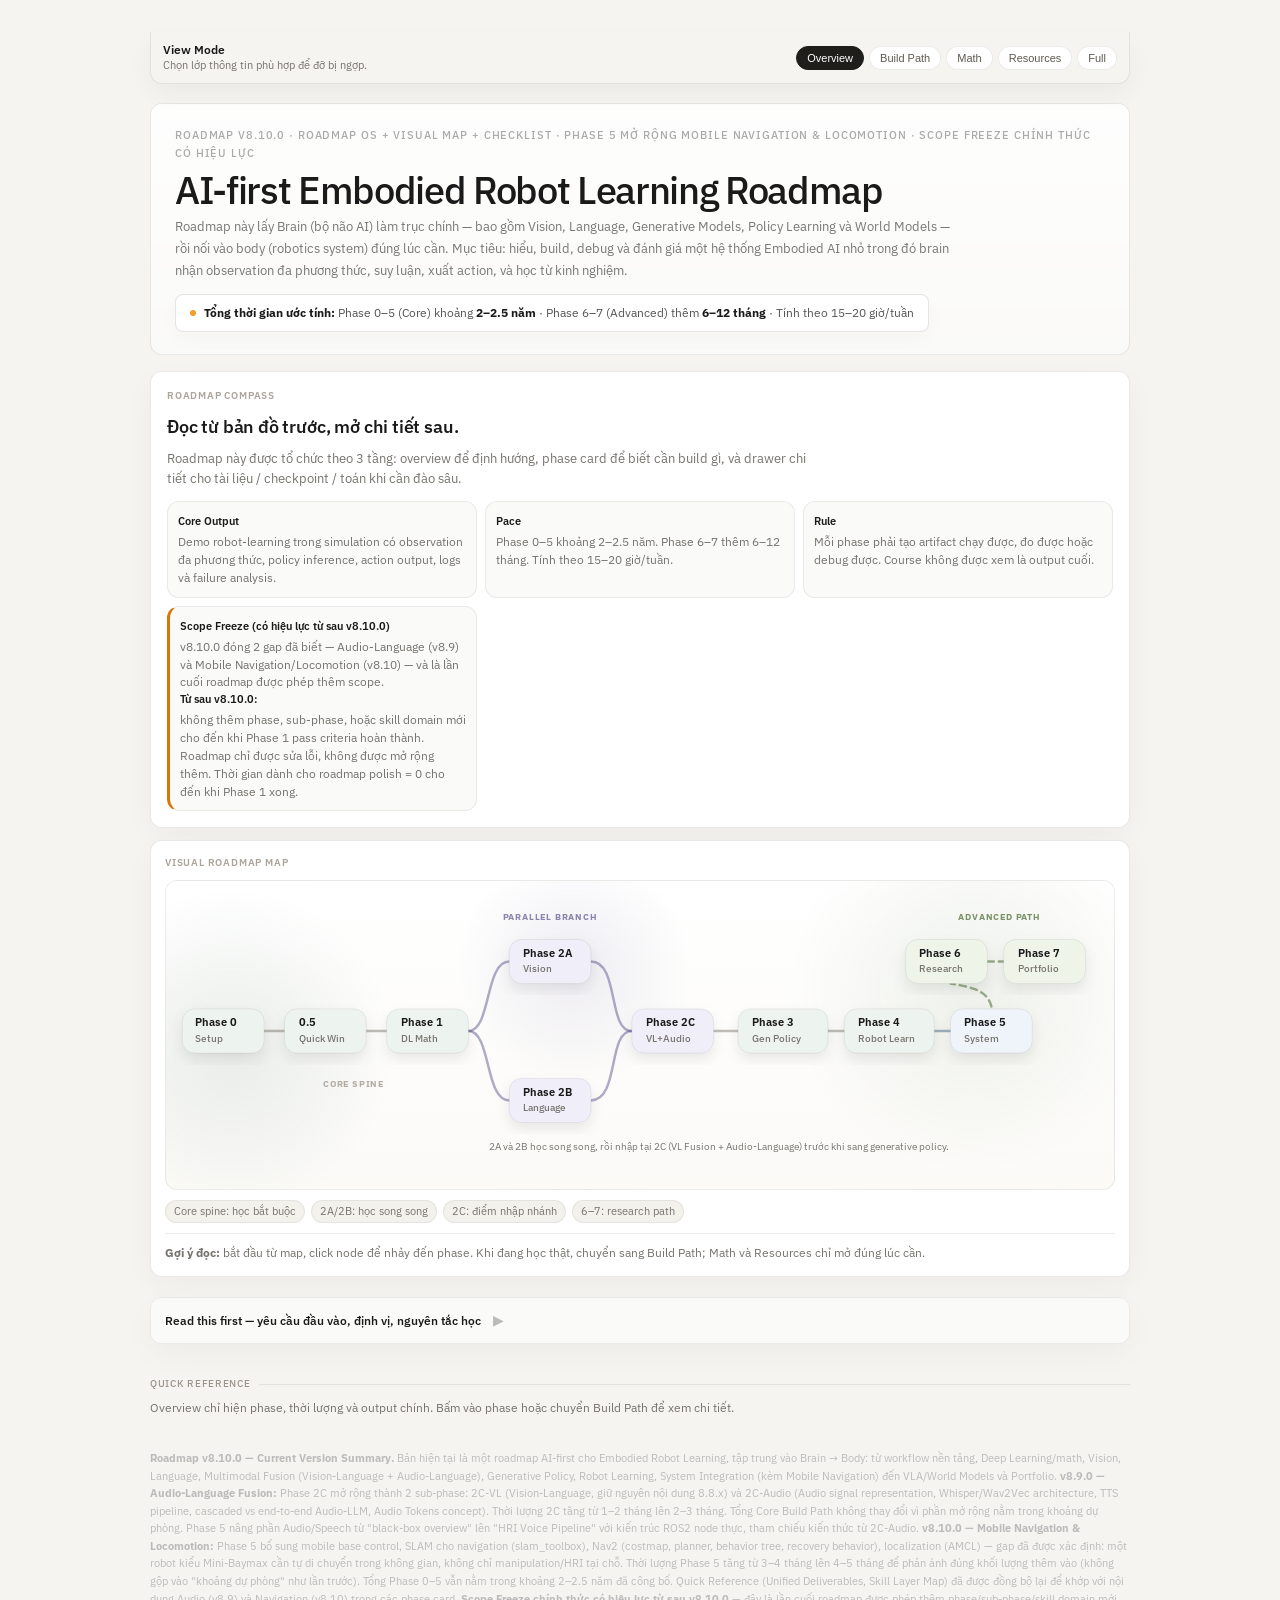
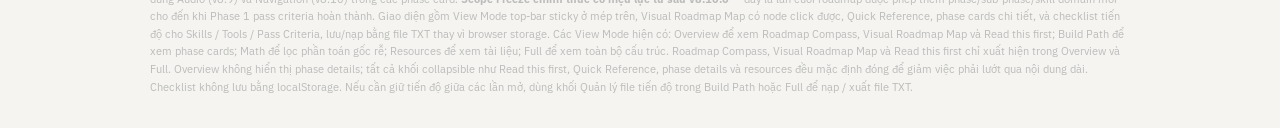
==== commit 98570478: "feat: update content v8.10.0 for roadmap" ====
--- a/roadmap/index.html
+++ b/roadmap/index.html
@@ -3,7 +3,7 @@
 <head>
   <meta charset="UTF-8" />
   <meta name="viewport" content="width=device-width, initial-scale=1.0" />
-  <title>AI-first Embodied Robot Learning Roadmap v8.9.0</title>
+  <title>AI-first Embodied Robot Learning Roadmap v8.10.0</title>
   <link rel="stylesheet" href="styles.css" />
 </head>
 <body class="view-overview">
@@ -23,7 +23,7 @@
 
   <!-- ══ HEADER ══ -->
   <div class="page-header">
-    <div class="kicker">Roadmap v8.9.0 · Roadmap OS + Visual Map + Checklist · Phase 2C mở rộng Audio-Language Fusion</div>
+    <div class="kicker">Roadmap v8.10.0 · Roadmap OS + Visual Map + Checklist · Phase 5 mở rộng Mobile Navigation &amp; Locomotion · Scope Freeze chính thức có hiệu lực</div>
     <h1>AI-first Embodied Robot Learning Roadmap</h1>
     <p>Roadmap này lấy Brain (bộ não AI) làm trục chính — bao gồm Vision, Language, Generative Models, Policy Learning và World Models — rồi nối vào body (robotics system) đúng lúc cần. Mục tiêu: hiểu, build, debug và đánh giá một hệ thống Embodied AI nhỏ trong đó brain nhận observation đa phương thức, suy luận, xuất action, và học từ kinh nghiệm.</p>
     <div class="time-summary">
@@ -42,6 +42,7 @@
         <div class="compass-card"><strong>Core Output</strong><span>Demo robot-learning trong simulation có observation đa phương thức, policy inference, action output, logs và failure analysis.</span></div>
         <div class="compass-card"><strong>Pace</strong><span>Phase 0–5 khoảng 2–2.5 năm. Phase 6–7 thêm 6–12 tháng. Tính theo 15–20 giờ/tuần.</span></div>
         <div class="compass-card"><strong>Rule</strong><span>Mỗi phase phải tạo artifact chạy được, đo được hoặc debug được. Course không được xem là output cuối.</span></div>
+        <div class="compass-card" style="border-left:3px solid #d97706"><strong>Scope Freeze (có hiệu lực từ sau v8.10.0)</strong><span>v8.10.0 đóng 2 gap đã biết — Audio-Language (v8.9) và Mobile Navigation/Locomotion (v8.10) — và là lần cuối roadmap được phép thêm scope. <strong>Từ sau v8.10.0:</strong> không thêm phase, sub-phase, hoặc skill domain mới cho đến khi Phase 1 pass criteria hoàn thành. Roadmap chỉ được sửa lỗi, không được mở rộng thêm. Thời gian dành cho roadmap polish = 0 cho đến khi Phase 1 xong.</span></div>
       </div>
     </div>
 
@@ -137,10 +138,10 @@
           <tr><td><strong>1</strong></td><td>Training loop tự viết + optimizer ablation + <strong>KL/entropy bằng tay</strong></td><td>Không giải thích được forward/backward, loss function</td></tr>
           <tr><td><strong>2A</strong></td><td>Vision model fine-tuned + encoder comparison report</td><td>Chỉ chạy pretrained model không hiểu architecture</td></tr>
           <tr><td><strong>2B</strong></td><td>nanoGPT trained + LLM fine-tuned + tokenizer report</td><td>Không giải thích được causal attention và autoregressive</td></tr>
-          <tr><td><strong>2C</strong></td><td>CLIP/VLM experiment + Vision vs Vision+Language report</td><td>Không hiểu contrastive learning và cross-attention</td></tr>
+          <tr><td><strong>2C</strong></td><td>CLIP/VLM experiment + Audio architecture trace (Whisper/Wav2Vec) + cascaded HRI voice demo</td><td>Không hiểu contrastive learning, cross-attention, hoặc kiến trúc Whisper/Audio Tokens</td></tr>
           <tr><td><strong>3</strong></td><td>VAE + DDPM implemented + <strong>ELBO derivation</strong> + BC baseline</td><td>Chỉ dùng library mà không hiểu loss function toán học</td></tr>
           <tr><td><strong>4</strong></td><td>BC vs ACT vs Diffusion Policy comparison + data collection pipeline + sim-to-real ablation</td><td>Nhảy vào model phức tạp mà không có baseline và data pipeline</td></tr>
-          <tr><td><strong>5</strong></td><td>Closed-loop perception-policy-action system + logs + latency</td><td>ROS2 demo rời rạc, không có policy loop/evaluation</td></tr>
+          <tr><td><strong>5</strong></td><td>Closed-loop perception-policy-action system + HRI voice loop + mobile navigation demo + logs/latency</td><td>ROS2 demo rời rạc, không có policy loop/evaluation, hoặc robot không tự di chuyển/tránh vật cản được</td></tr>
           <tr><td><strong>6</strong></td><td>VLA hoặc World Model experiment + language-conditioned demo</td><td>Chỉ đọc paper mà không trace code hoặc chạy experiment</td></tr>
           <tr><td><strong>7</strong></td><td>Polished repo + demo video + report + reproducibility note</td><td>Project không chạy lại được từ README</td></tr>
         </tbody>
@@ -167,6 +168,7 @@
           <tr><td>Data augmentation techniques</td><td>🍃 Cành lá</td><td>Biết dùng + ablation</td><td>Phase 2A</td></tr>
           <tr><td>ROS2, URDF, tf2</td><td>🍃 Cành lá</td><td>Kỹ năng hệ thống</td><td>Phase 5</td></tr>
           <tr><td>Camera calibration</td><td>🍃 Cành lá</td><td>Biết quy trình</td><td>Phase 2A/5</td></tr>
+          <tr><td>SLAM/Localization cho Navigation (occupancy grid, AMCL)</td><td>🍃 Cành lá</td><td>Biết quy trình</td><td>Phase 5</td></tr>
         </tbody>
       </table>
     </div>
@@ -181,11 +183,11 @@
           <tr><td><strong>Foundations</strong></td><td>Nền workflow và toán gốc rễ.</td><td>Python, Linux, Git, PyTorch, linear algebra, probability, KL divergence, entropy, information theory.</td></tr>
           <tr><td><strong>Vision</strong></td><td>Mắt của robot.</td><td>CNN, ViT, CLIP, camera intrinsic/extrinsic, RGB-D, calibration.</td></tr>
           <tr><td><strong>Language</strong></td><td>Tai và miệng của robot.</td><td>Tokenization, autoregressive LM, Transformer causal, instruction tuning, RLHF concept.</td></tr>
-          <tr><td><strong>Multimodal</strong></td><td>Nối mắt + tai + miệng.</td><td>CLIP deep dive, InfoNCE, VLM (LLaVA, Flamingo), cross-attention.</td></tr>
+          <tr><td><strong>Multimodal</strong></td><td>Nối mắt + tai + miệng.</td><td>CLIP deep dive, InfoNCE, VLM (LLaVA, Flamingo), cross-attention, Whisper/Wav2Vec, TTS pipeline, Audio Tokens.</td></tr>
           <tr><td><strong>Generative Models</strong></td><td>Nền cho mọi policy nâng cao.</td><td>VAE/ELBO, DDPM/score matching, Flow Matching.</td></tr>
           <tr><td><strong>Policy & Decision</strong></td><td>Não ra quyết định.</td><td>MDP, BC, DAgger, policy gradient, PPO, action space, distribution shift.</td></tr>
           <tr><td><strong>Data Curation</strong></td><td>Nhiên liệu cho brain.</td><td>Teleoperation, demonstration collection, data filtering, zarr/HDF5/LeRobot formats.</td></tr>
-          <tr><td><strong>Robotics System</strong></td><td>Hệ thần kinh + cơ bắp.</td><td>ROS2, URDF, tf2, PID, control loop, logging, safety, sim-to-real.</td></tr>
+          <tr><td><strong>Robotics System</strong></td><td>Hệ thần kinh + cơ bắp.</td><td>ROS2, URDF, tf2, PID, control loop, logging, safety, sim-to-real, HRI voice pipeline (Whisper ROS2 node), mobile navigation (Nav2, SLAM, path planning).</td></tr>
           <tr><td><strong>World Models & VLA</strong></td><td>Trí tưởng tượng + ngôn ngữ hành động.</td><td>Video prediction, Dreamer, JEPA, VLA architecture, language-conditioned policy.</td></tr>
         </tbody>
       </table>
@@ -497,31 +499,34 @@
     <summary class="phase-head">
       <span class="phase-badge">Phase 5</span>
       <span class="phase-title">Robotics System Integration</span>
-      <span class="phase-meta">3–4 tháng</span>
-      <span class="phase-output">Output: closed-loop perception-policy-action system + logs + latency.</span>
-      <span class="toggle-icon">▶</span>
-    </summary>
-    <div class="phase-body">
-      <div class="project-hero"><div class="project-icon">⚙️</div><div><div class="project-label">Goal</div><div class="project-name">Đưa policy vào vòng lặp perception-policy-action trên hệ thống thực</div><div class="project-desc">Brain đã vững (Phase 1–4), giờ nối vào body. Học ROS2, simulation integration, camera pipeline, timing, logging, recovery — đủ để policy chạy trong closed-loop. Simulation-first, tiến tới real robot khi sẵn sàng.</div></div></div>
-      <div class="col-grid">
-        <div class="col"><div class="col-title">Skills</div><ul class="skill-list"><li>ROS2 node, topic, service, parameter, launch file</li><li>URDF, joint state, tf2, frame tree, RViz</li><li>Camera/depth topic, message sync, calibration consistency</li><li>Deploy PyTorch inference thành ROS2 node</li><li>PID intuition: overshoot, oscillation, saturation, settling time</li><li>Action clipping, rate limiting, control loop frequency</li><li><strong>Safety: joint limits, velocity/torque limits, emergency stop, watchdog timer</strong></li><li><strong>Collision detection, workspace boundaries, safe recovery behavior</strong></li><li>rosbag, episode logging, dropped frame, crash recovery</li><li>Dashboard metric: success rate, latency, crash rate</li><li><strong>Tactile sensing overview: force/torque, compliance control cho safe manipulation</strong></li><li><strong>HRI Voice Pipeline [xây trên 2C-Audio]: deploy Whisper inference thành ROS2 node, publish text transcript lên topic, nhận TTS audio từ Coqui/Kokoro và phát qua speaker topic — không còn là black box vì đã hiểu kiến trúc từ Phase 2C</strong></li><li><strong>Latency budget cho voice loop: microphone → ASR → LLM inference → TTS → speaker, đo end-to-end và tối ưu bottleneck</strong></li></ul></div>
-        <div class="col"><div class="col-title">Tools</div><ul class="skill-list"><li>ROS2 Jazzy/Humble tùy Ubuntu</li><li>Gazebo hoặc MuJoCo</li><li>rosbag, RViz</li><li>PyTorch inference node</li><li>Henki ROS2 Essentials</li><li>Brian Douglas PID</li><li>whisper_ros (Hugging Face Whisper → ROS2 topic)</li><li>Coqui TTS hoặc Kokoro (đã dùng ở 2C-Audio)</li><li>audio_common (ROS2 microphone/speaker)</li></ul></div>
-        <div class="col"><div class="col-title">Pass Criteria</div><ul class="skill-list"><li>Closed-loop demo: camera/joint state → policy → action → sim</li><li>Log observation, action, reward/success, done, timestamp</li><li>Đo latency, control frequency, crash/failure rate</li><li>Rollout video kèm failure analysis và recovery checklist</li><li><strong>[HRI] Demo voice command loop: nói lệnh → Whisper ROS2 node → policy/LLM → TTS → robot phản hồi bằng lời. Đo latency từng bước trong pipeline</strong></li></ul></div>
-      </div>
-      <div class="checkpoint"><div class="col-title">Bring-up Checklist</div><ul class="skill-list"><li>Sensor topics publish đều không? Timestamp có lệch không?</li><li>Camera frame, robot base frame, world frame có nhất quán không?</li><li>Policy inference latency bao nhiêu ms? Control loop bao nhiêu Hz?</li><li>Action có bị clipping/saturation không? Có rate limit không?</li><li>Khi fail, log có đủ observation/action/result để debug không?</li><li><strong>Safety: emergency stop hoạt động chưa? Joint limits được enforce chưa? Workspace boundaries đúng chưa?</strong></li><li><strong>Voice loop: Whisper node nhận microphone topic và publish transcript đúng không? WER chấp nhận được trong môi trường thực không? TTS output phát ra speaker topic không bị delay quá 500ms không?</strong></li></ul></div>
-      <details class="phase-resources">
-        <summary class="resources-toggle"><span class="col-title">Tài liệu</span><span class="res-count">5 nguồn</span><span class="toggle-icon">▶</span></summary>
-        <div class="resources-body">
+      <span class="phase-meta">4–5 tháng <span style="color:#8B4513;font-weight:400">[v8.10 +1 tháng]</span></span>
+      <span class="phase-output">Output: closed-loop perception-policy-action system + HRI voice loop + mobile navigation demo + logs/latency.</span>
+      <span class="toggle-icon">▶</span>
+    </summary>
+    <div class="phase-body">
+      <div class="project-hero"><div class="project-icon">⚙️</div><div><div class="project-label">Goal</div><div class="project-name">Đưa policy vào vòng lặp perception-policy-action trên hệ thống thực, và cho robot tự di chuyển trong không gian</div><div class="project-desc">Brain đã vững (Phase 1–4), giờ nối vào body. Học ROS2, simulation integration, camera pipeline, mobile navigation (Nav2/SLAM), timing, logging, recovery — đủ để policy chạy trong closed-loop và robot tự di chuyển/tránh vật cản. Simulation-first, tiến tới real robot khi sẵn sàng.</div></div></div>
+      <div class="col-grid">
+        <div class="col"><div class="col-title">Skills</div><ul class="skill-list"><li>ROS2 node, topic, service, parameter, launch file</li><li>URDF, joint state, tf2, frame tree, RViz</li><li>Camera/depth topic, message sync, calibration consistency</li><li>Deploy PyTorch inference thành ROS2 node</li><li>PID intuition: overshoot, oscillation, saturation, settling time</li><li>Action clipping, rate limiting, control loop frequency</li><li><strong>Safety: joint limits, velocity/torque limits, emergency stop, watchdog timer</strong></li><li><strong>Collision detection, workspace boundaries, safe recovery behavior</strong></li><li>rosbag, episode logging, dropped frame, crash recovery</li><li>Dashboard metric: success rate, latency, crash rate</li><li><strong>Tactile sensing overview: force/torque, compliance control cho safe manipulation</strong></li><li><strong>HRI Voice Pipeline [xây trên 2C-Audio]: deploy Whisper inference thành ROS2 node, publish text transcript lên topic, nhận TTS audio từ Coqui/Kokoro và phát qua speaker topic — không còn là black box vì đã hiểu kiến trúc từ Phase 2C</strong></li><li><strong>Latency budget cho voice loop: microphone → ASR → LLM inference → TTS → speaker, đo end-to-end và tối ưu bottleneck</strong></li><li><strong>[v8.10 — bổ sung] Mobile base control: differential-drive kinematics, cmd_vel, odometry, frame chain odom → base_link → map</strong></li><li><strong>[v8.10 — bổ sung] SLAM cho navigation: occupancy grid mapping với slam_toolbox, khác với 3D vision mapping ở Phase 2A</strong></li><li><strong>[v8.10 — bổ sung] Nav2 stack: costmap (global/local), path planner (Smac/NavFn), behavior tree, recovery behavior (clear costmap, spin, backup) khi robot bị kẹt</strong></li><li><strong>[v8.10 — bổ sung] Localization: AMCL, đánh giá drift theo thời gian, tại sao Mini-Baymax cần navigation chứ không chỉ manipulation</strong></li></ul></div>
+        <div class="col"><div class="col-title">Tools</div><ul class="skill-list"><li>ROS2 Jazzy/Humble tùy Ubuntu</li><li>Gazebo hoặc MuJoCo</li><li>rosbag, RViz</li><li>PyTorch inference node</li><li>Henki ROS2 Essentials</li><li>Brian Douglas PID</li><li>whisper_ros (Hugging Face Whisper → ROS2 topic)</li><li>Coqui TTS hoặc Kokoro (đã dùng ở 2C-Audio)</li><li>audio_common (ROS2 microphone/speaker)</li><li><strong>[v8.10] Nav2 (nav2_bringup, nav2_costmap_2d, nav2_simple_commander)</strong></li><li><strong>[v8.10] slam_toolbox</strong></li><li><strong>[v8.10] Turtlebot3 hoặc robot mobile tương đương trong Gazebo — bridge task cho navigation</strong></li></ul></div>
+        <div class="col"><div class="col-title">Pass Criteria</div><ul class="skill-list"><li>Closed-loop demo: camera/joint state → policy → action → sim</li><li>Log observation, action, reward/success, done, timestamp</li><li>Đo latency, control frequency, crash/failure rate</li><li>Rollout video kèm failure analysis và recovery checklist</li><li><strong>[HRI] Demo voice command loop: nói lệnh → Whisper ROS2 node → policy/LLM → TTS → robot phản hồi bằng lời. Đo latency từng bước trong pipeline</strong></li><li><strong>[v8.10 — Navigation] Demo: robot tự di chuyển từ điểm A đến điểm B trong sim, tránh vật cản bằng Nav2 costmap, log path + recovery behavior trigger. Đo navigation success rate qua nhiều trial</strong></li></ul></div>
+      </div>
+      <div class="checkpoint"><div class="col-title">Bring-up Checklist</div><ul class="skill-list"><li>Sensor topics publish đều không? Timestamp có lệch không?</li><li>Camera frame, robot base frame, world frame có nhất quán không?</li><li>Policy inference latency bao nhiêu ms? Control loop bao nhiêu Hz?</li><li>Action có bị clipping/saturation không? Có rate limit không?</li><li>Khi fail, log có đủ observation/action/result để debug không?</li><li><strong>Safety: emergency stop hoạt động chưa? Joint limits được enforce chưa? Workspace boundaries đúng chưa?</strong></li><li><strong>Voice loop: Whisper node nhận microphone topic và publish transcript đúng không? WER chấp nhận được trong môi trường thực không? TTS output phát ra speaker topic không bị delay quá 500ms không?</strong></li><li><strong>[v8.10] Navigation: costmap có cập nhật đúng từ sensor không? Global/local planner có tránh được vật cản không? Recovery behavior (clear costmap, spin, backup) có kích hoạt đúng lúc không? AMCL có drift quá nhiều theo thời gian không?</strong></li></ul></div>
+      <details class="phase-resources">
+        <summary class="resources-toggle"><span class="col-title">Tài liệu</span><span class="res-count">7 nguồn — v8.10 bổ sung Navigation</span><span class="toggle-icon">▶</span></summary>
+        <div class="resources-body">
+          <div class="gap-note" style="color:#8B4513"> <strong>[v8.10]</strong> Mobile Navigation &amp; Locomotion bổ sung — gap đã xác định trước đó (Mini-Baymax cần tự di chuyển trong nhà, không chỉ manipulation). Playlist "How to build a robot with ROS2" bên dưới vốn đã có sẵn phần Nav2 introduction ở cuối, chỉ là Skills/Pass Criteria chưa từng liệt kê nó.</div>
           <div class="course-item"><span class="course-name">Articulated Robotics — ROS2 for Beginners</span><a class="course-link" href="https://www.youtube.com/playlist?list=PLunhqkrRNRhYYCaSTVP-qJnyUPkTxJnBt" target="_blank">YouTube playlist</a><span class="course-note">Core source cho node/topic/launch/URDF/tf2/Gazebo.</span></div>
-          <div class="course-item"><span class="course-name">Articulated Robotics — How to build a robot with ROS2</span><a class="course-link" href="https://www.youtube.com/playlist?list=PLunhqkrRNRhYAffV8JDiFOatQXuU-NnxT" target="_blank">YouTube playlist</a><span class="course-note">URDF, ros2_control, joint state, RViz, robot bring-up.</span></div>
+          <div class="course-item"><span class="course-name">Articulated Robotics — How to build a robot with ROS2</span><a class="course-link" href="https://www.youtube.com/playlist?list=PLunhqkrRNRhYAffV8JDiFOatQXuU-NnxT" target="_blank">YouTube playlist</a><span class="course-note">URDF, ros2_control, joint state, RViz, robot bring-up. Phần cuối playlist có Nav2 introduction — xem cùng 2 nguồn Navigation bên dưới để học sâu hơn costmap/planner/recovery.</span></div>
           <div class="course-item"><span class="course-name">Henki Robotics and ROS2 Essentials</span><a class="course-link" href="https://github.com/henki-robotics/robotics_essentials_ros2" target="_blank">GitHub course</a><span class="course-note">Practical exercise: ROS2, Docker, Gazebo, hands-on debugging.</span></div>
           <div class="course-item"><span class="course-name">Brian Douglas — Understanding PID Control</span><a class="course-link" href="https://www.youtube.com/playlist?list=PLn8PRpmsu08pQBgjxYFXSsODEF3Jqmm-y" target="_blank">YouTube playlist</a><span class="course-note">Intuition only: feedback, oscillation, overshoot, saturation.</span></div>
           <div class="course-item"><span class="course-name">ROS2 image_pipeline / camera_calibration</span><a class="course-link" href="https://docs.ros.org/en/rolling/p/image_pipeline/" target="_blank">ROS docs</a><span class="course-note">Camera pipeline, CameraInfo, calibration trong ROS2.</span></div>
           <div class="course-item"><span class="course-name">audio_common — ROS2 audio I/O</span><a class="course-link" href="https://github.com/ros-drivers/audio_common" target="_blank">GitHub</a><span class="course-note">ROS2 package chuẩn cho microphone input và speaker output. Dùng cùng Whisper node để build HRI voice pipeline.</span></div>
           <div class="course-item"><span class="course-name">whisper_ros — Hugging Face Whisper trong ROS2</span><a class="course-link" href="https://github.com/mgonzs13/whisper_ros" target="_blank">GitHub</a><span class="course-note">Wrap Whisper thành ROS2 node publish text transcript. Kiến trúc đã học ở 2C-Audio — phase này chỉ deploy và đo latency.</span></div>
-        </div>
-      </details>
-      <div class="ratio-row"><span class="ratio-badge ratio-bot">Core Build Path</span><span class="ratio-badge ratio-bot">CPU ổn định + GPU nhẹ inference</span><span class="ratio-badge ratio-lang">HRI Voice: xây trên 2C-Audio</span></div>
+          <div class="course-item"><span class="course-name">[v8.10] Nav2 — Official Documentation</span><a class="course-link" href="https://docs.nav2.org/" target="_blank">docs.nav2.org</a><span class="course-note">Nguồn chính cho navigation: costmap, planner, behavior tree, recovery behaviors. Hỗ trợ differential-drive, holonomic, legged, ackermann.</span></div>
+          <div class="course-item"><span class="course-name">[v8.10] slam_toolbox</span><a class="course-link" href="https://github.com/SteveMacenski/slam_toolbox" target="_blank">GitHub</a><span class="course-note">SLAM 2D chuẩn cho ROS2 — tạo occupancy grid map trước khi chạy Nav2/AMCL.</span></div>
+        </div>
+      </details>
+      <div class="ratio-row"><span class="ratio-badge ratio-bot">Core Build Path</span><span class="ratio-badge ratio-bot">CPU ổn định + GPU nhẹ inference</span><span class="ratio-badge ratio-lang">HRI Voice: xây trên 2C-Audio</span><span class="ratio-badge ratio-bot">v8.10 — Mobile Navigation bổ sung</span></div>
     </div>
   </details>
 
@@ -589,9 +594,10 @@
   </details>
 
   <div class="footer">
-    <strong>Roadmap v8.9.0 — Current Version Summary.</strong>
-    Bản hiện tại là một roadmap AI-first cho Embodied Robot Learning, tập trung vào Brain → Body: từ workflow nền tảng, Deep Learning/math, Vision, Language, Multimodal Fusion (Vision-Language + Audio-Language), Generative Policy, Robot Learning, System Integration đến VLA/World Models và Portfolio.
+    <strong>Roadmap v8.10.0 — Current Version Summary.</strong>
+    Bản hiện tại là một roadmap AI-first cho Embodied Robot Learning, tập trung vào Brain → Body: từ workflow nền tảng, Deep Learning/math, Vision, Language, Multimodal Fusion (Vision-Language + Audio-Language), Generative Policy, Robot Learning, System Integration (kèm Mobile Navigation) đến VLA/World Models và Portfolio.
     <strong>v8.9.0 — Audio-Language Fusion:</strong> Phase 2C mở rộng thành 2 sub-phase: 2C-VL (Vision-Language, giữ nguyên nội dung 8.8.x) và 2C-Audio (Audio signal representation, Whisper/Wav2Vec architecture, TTS pipeline, cascaded vs end-to-end Audio-LLM, Audio Tokens concept). Thời lượng 2C tăng từ 1–2 tháng lên 2–3 tháng. Tổng Core Build Path không thay đổi vì phần mở rộng nằm trong khoảng dự phòng. Phase 5 nâng phần Audio/Speech từ "black-box overview" lên "HRI Voice Pipeline" với kiến trúc ROS2 node thực, tham chiếu kiến thức từ 2C-Audio.
+    <strong>v8.10.0 — Mobile Navigation &amp; Locomotion:</strong> Phase 5 bổ sung mobile base control, SLAM cho navigation (slam_toolbox), Nav2 (costmap, planner, behavior tree, recovery behavior), localization (AMCL) — gap đã được xác định: một robot kiểu Mini-Baymax cần tự di chuyển trong không gian, không chỉ manipulation/HRI tại chỗ. Thời lượng Phase 5 tăng từ 3–4 tháng lên 4–5 tháng để phản ánh đúng khối lượng thêm vào (không gộp vào "khoảng dự phòng" như lần trước). Tổng Phase 0–5 vẫn nằm trong khoảng 2–2.5 năm đã công bố. Quick Reference (Unified Deliverables, Skill Layer Map) đã được đồng bộ lại để khớp với nội dung Audio (v8.9) và Navigation (v8.10) trong các phase card. <strong>Scope Freeze chính thức có hiệu lực từ sau v8.10.0</strong> — đây là lần cuối roadmap được phép thêm phase/sub-phase/skill domain mới cho đến khi Phase 1 pass criteria hoàn thành.
     Giao diện gồm View Mode top-bar sticky ở mép trên, Visual Roadmap Map có node click được, Quick Reference, phase cards chi tiết, và checklist tiến độ cho Skills / Tools / Pass Criteria, lưu/nạp bằng file TXT thay vì browser storage.
     Các View Mode hiện có: Overview để xem Roadmap Compass, Visual Roadmap Map và Read this first; Build Path để xem phase cards; Math để lọc phần toán gốc rễ; Resources để xem tài liệu; Full để xem toàn bộ cấu trúc.
     Roadmap Compass, Visual Roadmap Map và Read this first chỉ xuất hiện trong Overview và Full. Overview không hiển thị phase details; tất cả khối collapsible như Read this first, Quick Reference, phase details và resources đều mặc định đóng để giảm việc phải lướt qua nội dung dài. Checklist không lưu bằng localStorage. Nếu cần giữ tiến độ giữa các lần mở, dùng khối Quản lý file tiến độ trong Build Path hoặc Full để nạp / xuất file TXT.
